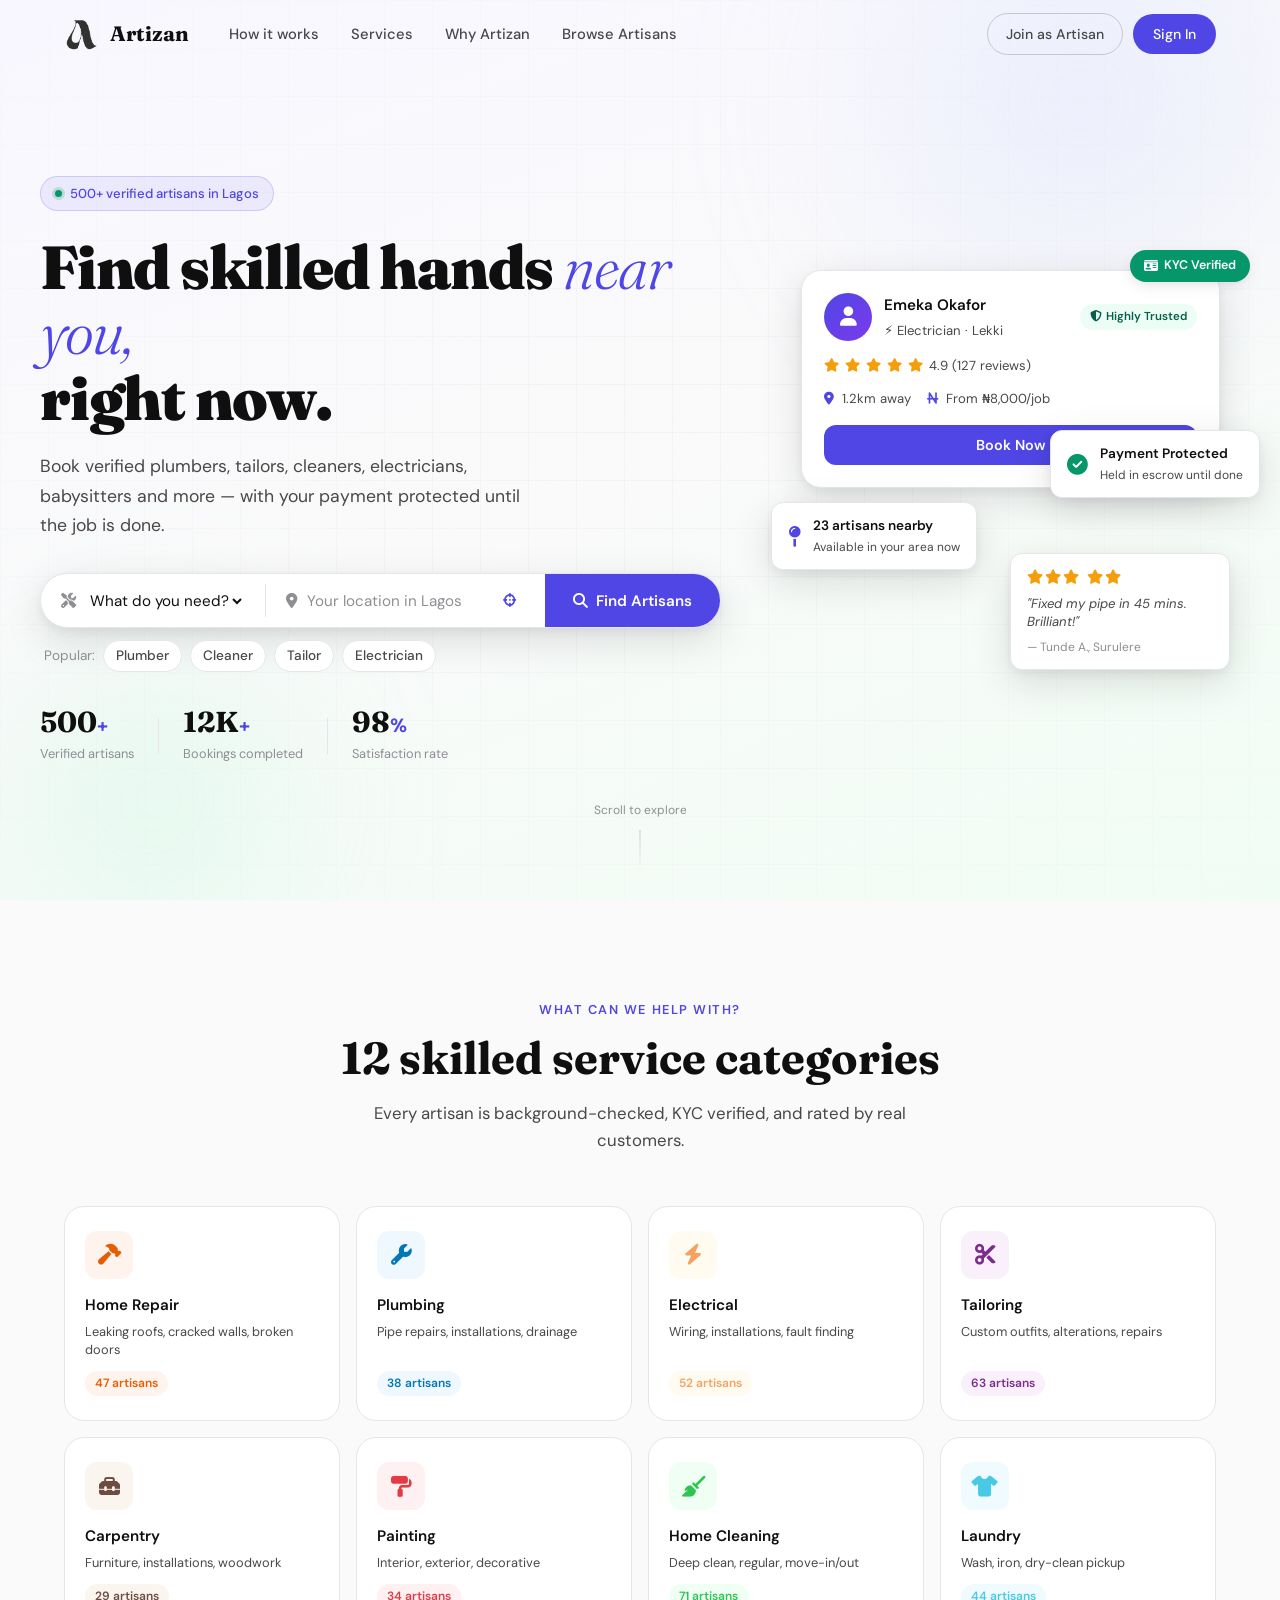
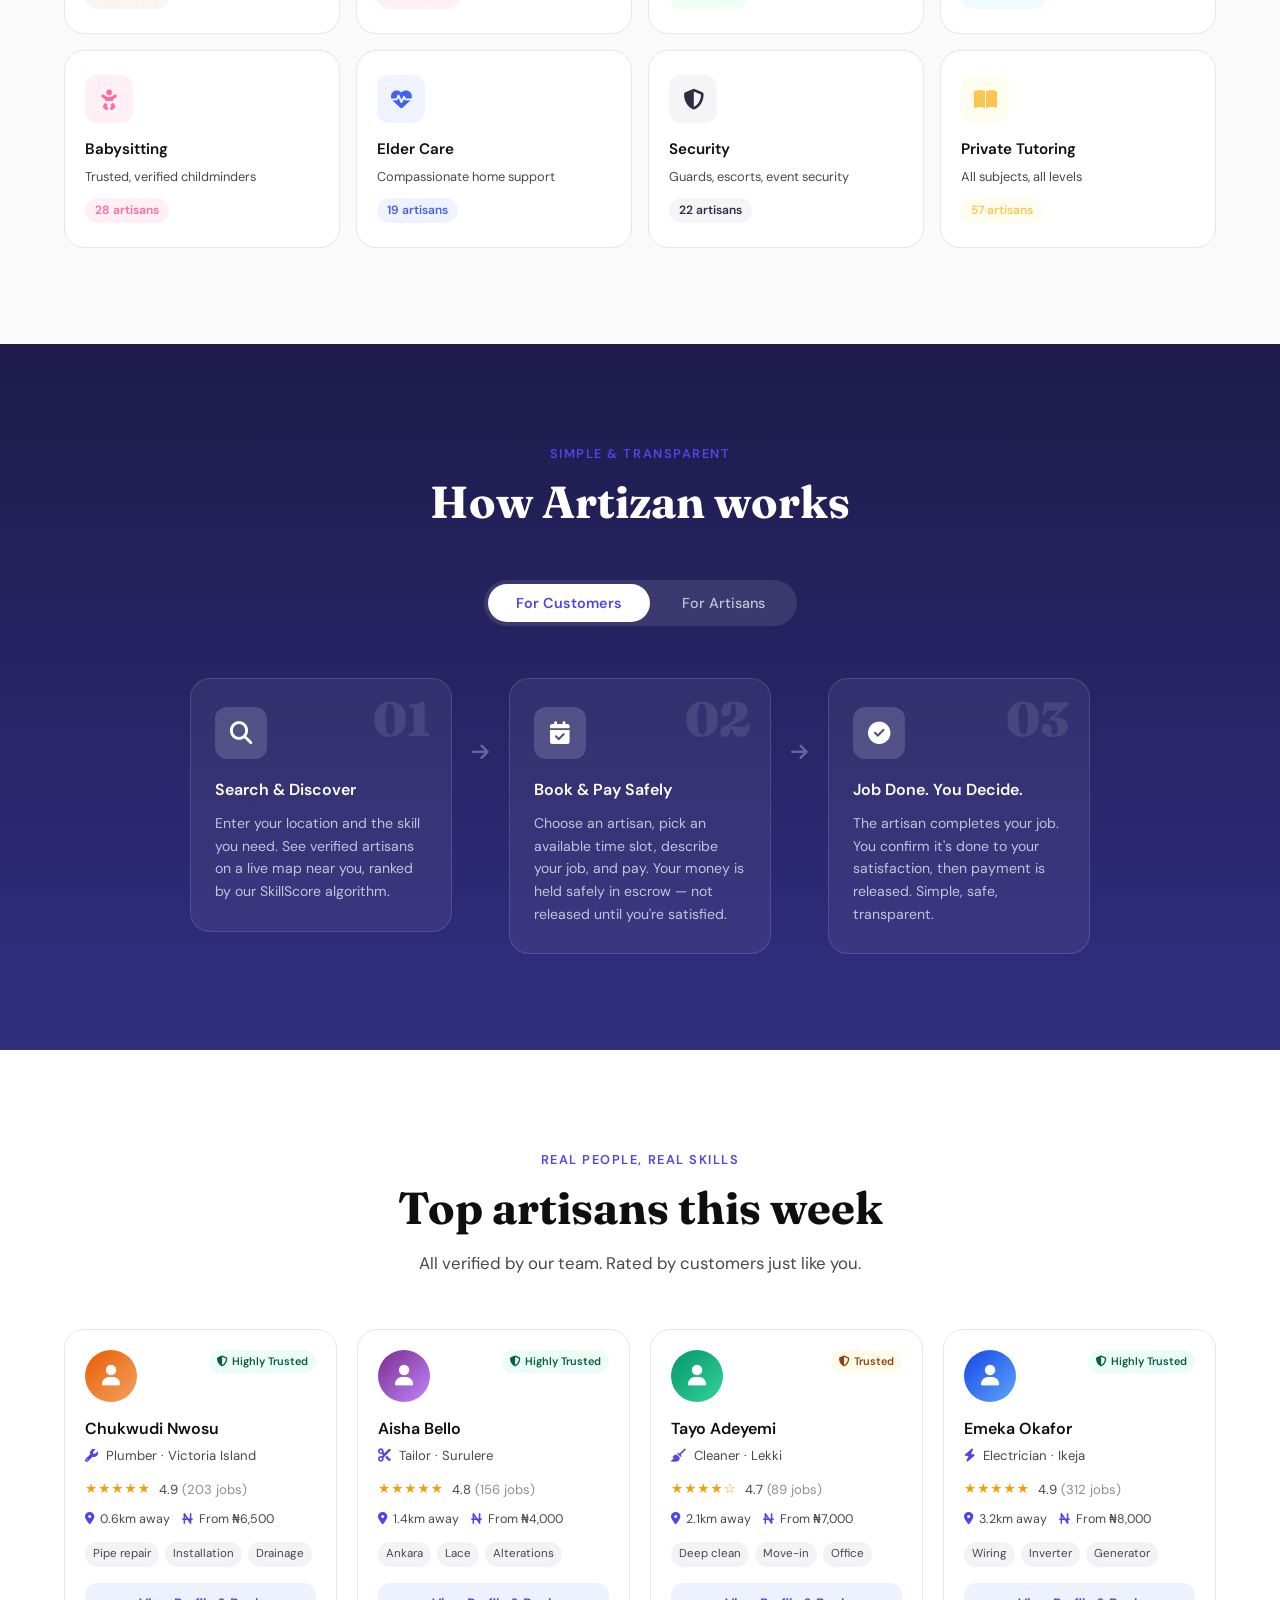
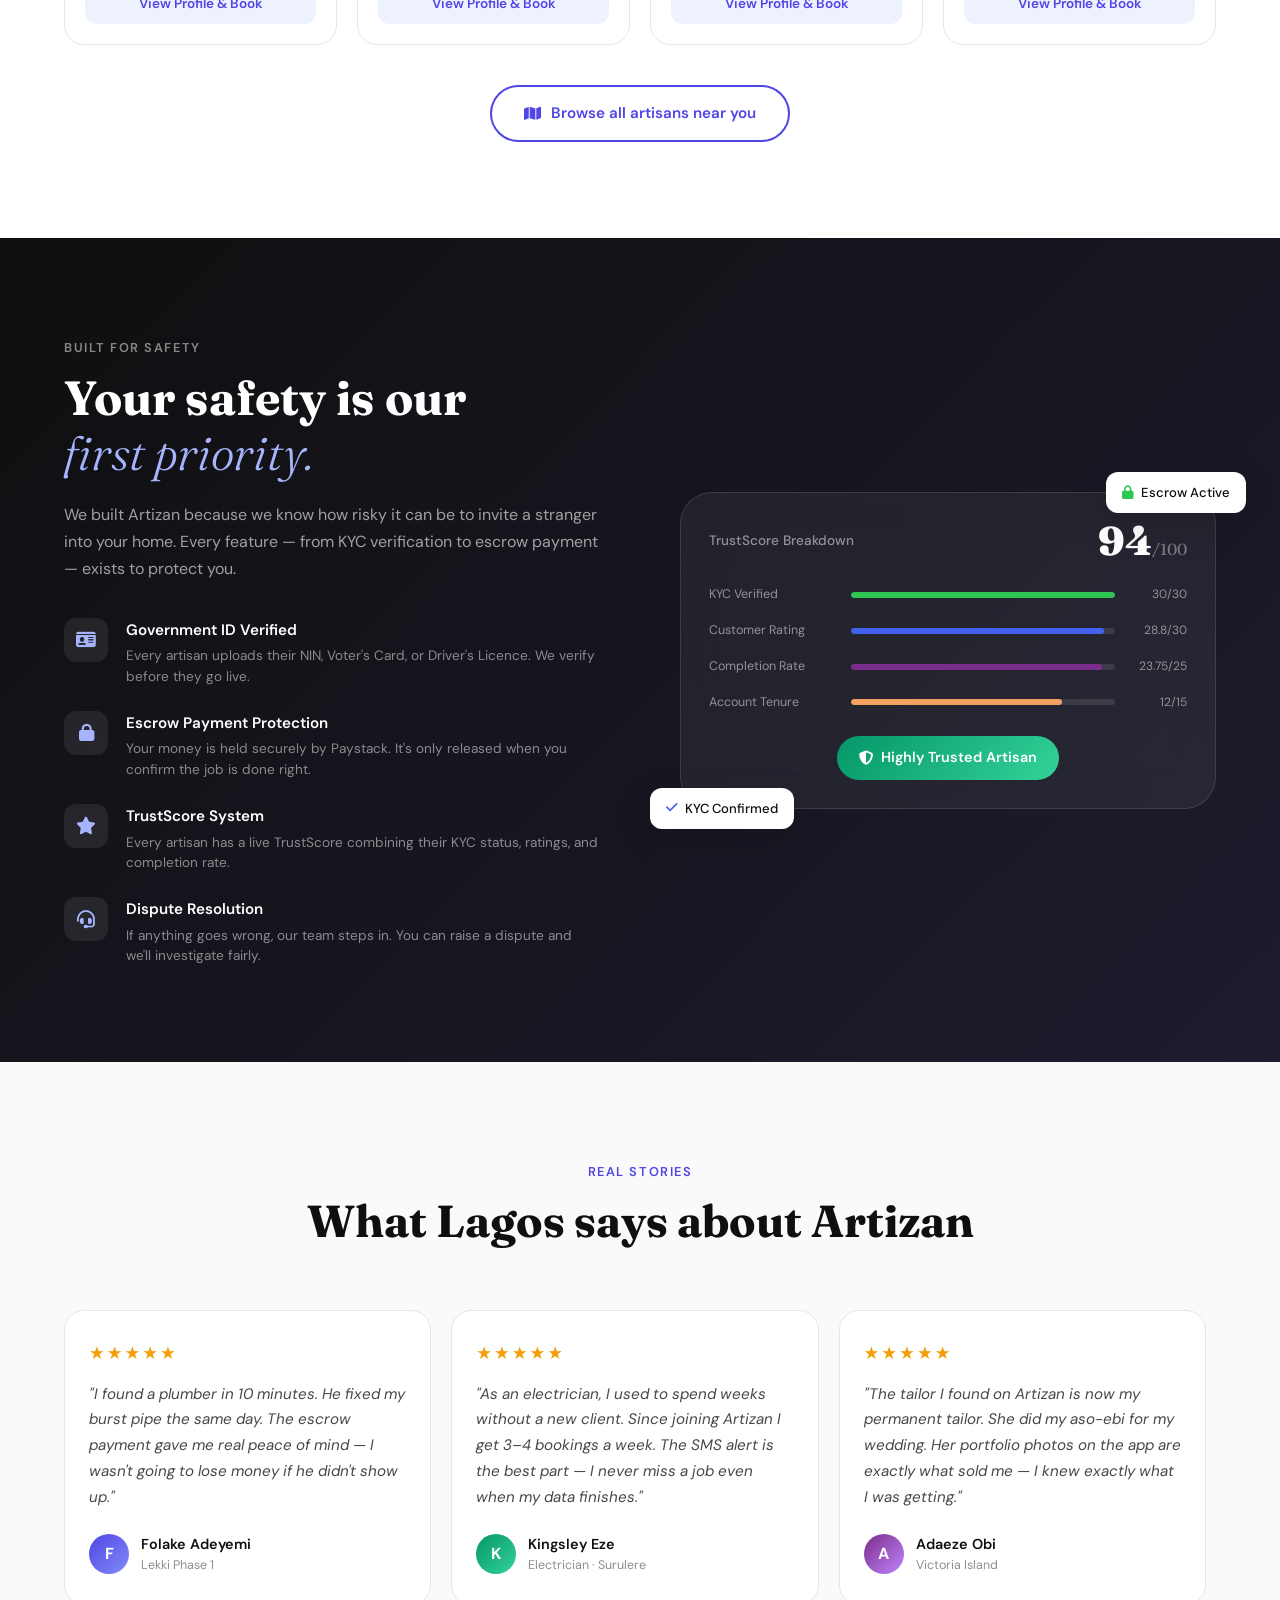
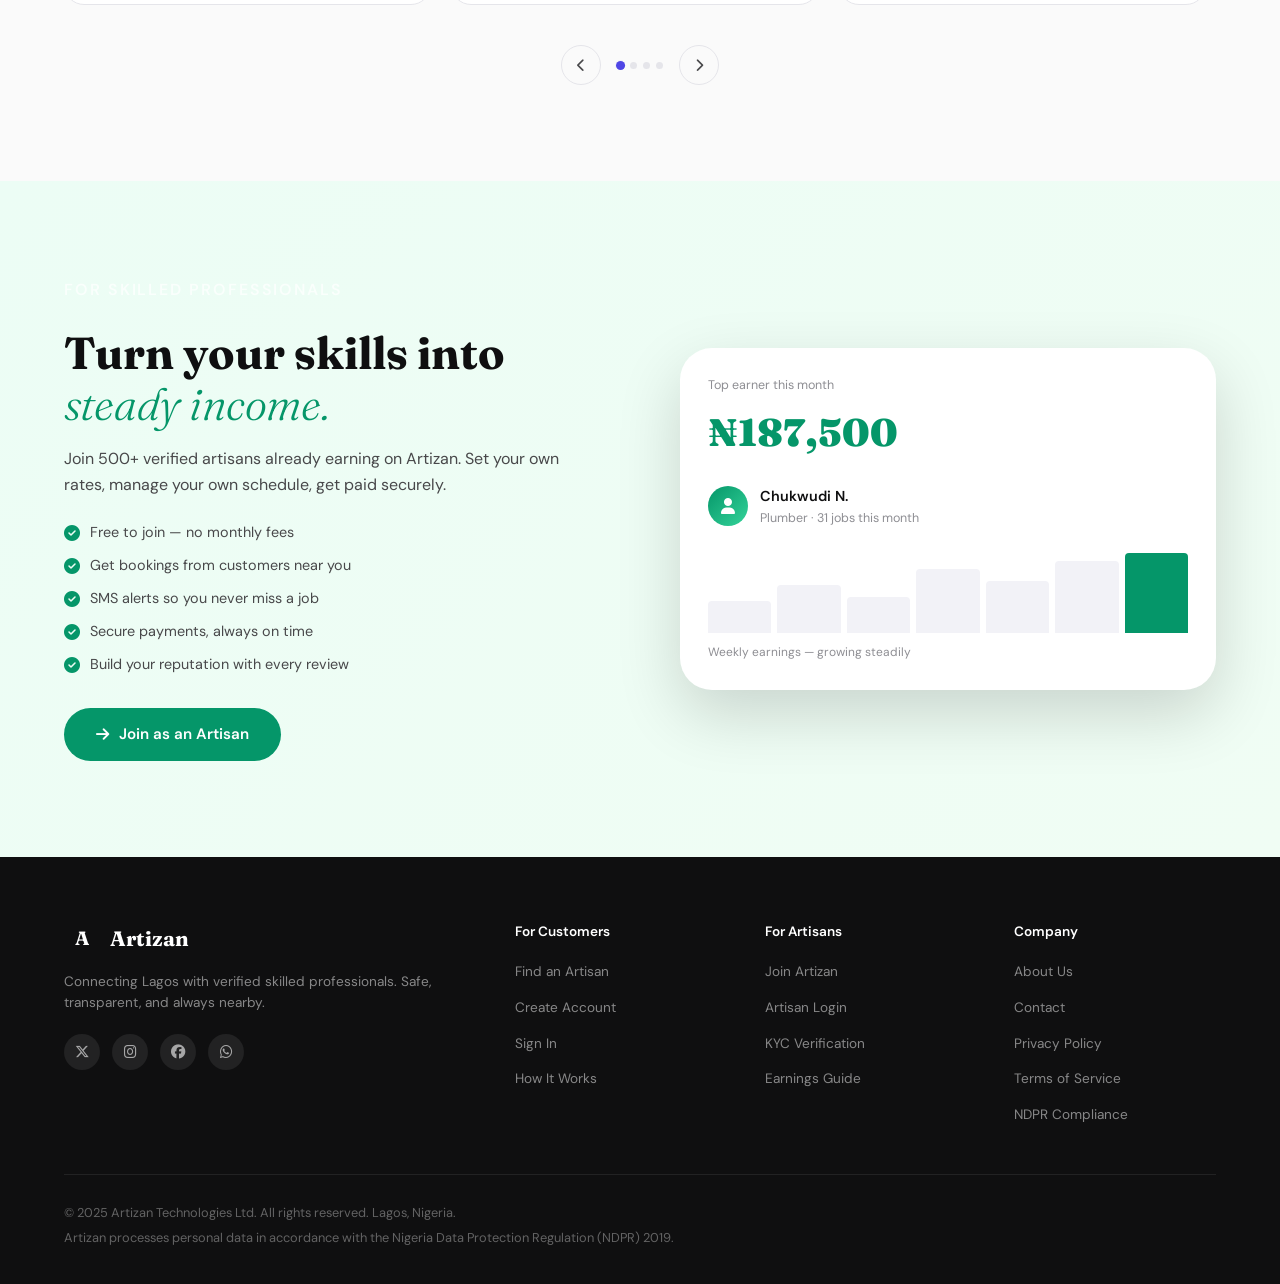
==== index.html @ 0ea8e8c5 "first commit" ====
<!DOCTYPE html>
<html lang="en">
<head>
  <meta charset="UTF-8"/>
  <meta name="viewport" content="width=device-width, initial-scale=1.0"/>
  <title>Artizan — Find Verified Skilled Artisans Near You in Lagos</title>
  <meta name="description" content="Book verified plumbers, tailors, cleaners, electricians, babysitters and more near you in Lagos. Secure payments. Trusted professionals."/>
  <link rel="preconnect" href="https://fonts.googleapis.com"/>
  <link rel="preconnect" href="https://fonts.gstatic.com" crossorigin/>
  <link href="https://fonts.googleapis.com/css2?family=Fraunces:ital,opsz,wght@0,9..144,300;0,9..144,700;0,9..144,900;1,9..144,300&family=DM+Sans:ital,opsz,wght@0,9..40,300;0,9..40,400;0,9..40,500;0,9..40,600;1,9..40,300&display=swap" rel="stylesheet"/>
  <link rel="stylesheet" href="https://cdnjs.cloudflare.com/ajax/libs/font-awesome/6.5.0/css/all.min.css"/>
  <link rel="stylesheet" href="assets/css/style.css"/>
  <link rel="stylesheet" href="assets/css/index.css"/>
</head>
<body>

<!--NAVBAR -->
<nav class="navbar" id="navbar">
  <div class="nav-inner">
    <a href="index.html" class="nav-logo">
      <img class="logo-mark" src="assets/img/Screenshot_2026-05-09_121250-removebg-preview.png" alt="">
      <span class="logo-text">Artizan</span>
    </a>
    <ul class="nav-links" id="nav-links">
      <li><a href="#how-it-works">How it works</a></li>
      <li><a href="#categories">Services</a></li>
      <li><a href="#trust">Why Artizan</a></li>
      <li><a href="discover.html">Browse Artisans</a></li>
    </ul>
    <div class="nav-actions">
      <a href="artisan-login.html" class="btn-ghost">Join as Artisan</a>
      <a href="customer-login.html" class="btn-primary-sm">Sign In</a>
    </div>
    <button class="hamburger" id="hamburger" aria-label="Menu">
      <span></span><span></span><span></span>
    </button>
  </div>
</nav>

<!-- Mobile menu -->
<div class="mobile-menu" id="mobile-menu">
  <a href="#how-it-works" onclick="closeMobile()">How it works</a>
  <a href="#categories" onclick="closeMobile()">Services</a>
  <a href="#trust" onclick="closeMobile()">Why Artizan</a>
  <a href="discover.html" onclick="closeMobile()">Browse Artisans</a>
  <a href="artisan-login.html" onclick="closeMobile()">Join as Artisan</a>
  <a href="customer-login.html" class="mobile-cta" onclick="closeMobile()">Sign In</a>
</div>

<!--  HERO -->
<section class="hero">
  <div class="hero-bg">
    <div class="hero-blob blob-1"></div>
    <div class="hero-blob blob-2"></div>
    <div class="hero-grid"></div>
  </div>

  <div class="hero-inner">
    <div class="hero-content">
      <div class="hero-badge">
        <span class="badge-dot"></span>
        <span>500+ verified artisans in Lagos</span>
      </div>

      <h1 class="hero-headline">
        Find skilled hands
        <em>near you,</em>
        <span class="headline-line">right now.</span>
      </h1>

      <p class="hero-sub">
        Book verified plumbers, tailors, cleaners, electricians, babysitters and more —
        with your payment protected until the job is done.
      </p>

      <div class="hero-search">
        <div class="search-box">
          <div class="search-field">
            <i class="fa fa-screwdriver-wrench search-icon"></i>
            <select id="skill-select" class="search-input search-select">
              <option value="" disabled selected>What do you need?</option>
              <option value="home-repair">Home Repair</option>
              <option value="plumbing">Plumbing</option>
              <option value="electrical">Electrical Work</option>
              <option value="tailoring">Tailoring</option>
              <option value="carpentry">Carpentry</option>
              <option value="painting">Painting</option>
              <option value="cleaning">Home Cleaning</option>
              <option value="laundry">Laundry</option>
              <option value="babysitting">Babysitting</option>
              <option value="elder-care">Elder Care</option>
              <option value="security">Security</option>
              <option value="tutoring">Private Tutoring</option>
            </select>
          </div>
          <div class="search-divider"></div>
          <div class="search-field">
            <i class="fa fa-location-dot search-icon"></i>
            <input type="text" id="location-input" class="search-input" placeholder="Your location in Lagos"/>
            <button class="locate-btn" id="locate-btn" title="Use my location">
              <i class="fa fa-crosshairs"></i>
            </button>
          </div>
          <button class="search-btn" id="search-btn">
            <i class="fa fa-magnifying-glass"></i>
            <span>Find Artisans</span>
          </button>
        </div>
        <div class="search-popular">
          <span>Popular:</span>
          <a href="discover.html?skill=plumbing">Plumber</a>
          <a href="discover.html?skill=cleaning">Cleaner</a>
          <a href="discover.html?skill=tailoring">Tailor</a>
          <a href="discover.html?skill=electrical">Electrician</a>
        </div>
      </div>

      <div class="hero-stats">
        <div class="hero-stat">
          <strong class="stat-num" data-target="500">0</strong><span>+</span>
          <p>Verified artisans</p>
        </div>
        <div class="stat-sep"></div>
        <div class="hero-stat">
          <strong class="stat-num" data-target="12000">0</strong><span>+</span>
          <p>Bookings completed</p>
        </div>
        <div class="stat-sep"></div>
        <div class="hero-stat">
          <strong class="stat-num" data-target="98">0</strong><span>%</span>
          <p>Satisfaction rate</p>
        </div>
      </div>
    </div>

    <div class="hero-visual">
      <div class="visual-card main-card">
        <div class="card-top">
          <div class="artisan-avatar av-1">
            <i class="fa fa-user"></i>
          </div>
          <div class="artisan-info">
            <p class="artisan-name">Emeka Okafor</p>
            <p class="artisan-skill">⚡ Electrician · Lekki</p>
          </div>
          <div class="trust-badge trust-high">
            <i class="fa fa-shield-halved"></i> Highly Trusted
          </div>
        </div>
        <div class="card-rating">
          <i class="fa fa-star"></i><i class="fa fa-star"></i><i class="fa fa-star"></i>
          <i class="fa fa-star"></i><i class="fa fa-star"></i>
          <span>4.9 (127 reviews)</span>
        </div>
        <div class="card-meta">
          <span><i class="fa fa-location-dot"></i> 1.2km away</span>
          <span><i class="fa fa-naira-sign"></i> From ₦8,000/job</span>
        </div>
        <button class="card-btn">Book Now</button>
      </div>

      <div class="visual-card float-card fc-1">
        <i class="fa fa-circle-check fc-icon green"></i>
        <div>
          <p class="fc-title">Payment Protected</p>
          <p class="fc-sub">Held in escrow until done</p>
        </div>
      </div>

      <div class="visual-card float-card fc-2">
        <i class="fa fa-map-pin fc-icon purple"></i>
        <div>
          <p class="fc-title">23 artisans nearby</p>
          <p class="fc-sub">Available in your area now</p>
        </div>
      </div>

      <div class="visual-card float-card fc-3">
        <div class="fc-stars">
          <i class="fa fa-star"></i><i class="fa fa-star"></i><i class="fa fa-star"></i>
          <i class="fa fa-star"></i><i class="fa fa-star"></i>
        </div>
        <p class="fc-review">"Fixed my pipe in 45 mins. Brilliant!"</p>
        <p class="fc-reviewer">— Tunde A., Surulere</p>
      </div>

      <div class="visual-badge vb-kyc">
        <i class="fa fa-id-card"></i> KYC Verified
      </div>
    </div>
  </div>

  <div class="hero-scroll">
    <span>Scroll to explore</span>
    <div class="scroll-line"></div>
  </div>
</section>

<!-- CATEGORIES -->
<section class="categories" id="categories">
  <div class="container">
    <div class="section-header">
      <p class="section-label">What can we help with?</p>
      <h2 class="section-title">12 skilled service categories</h2>
      <p class="section-sub">Every artisan is background-checked, KYC verified, and rated by real customers.</p>
    </div>

    <div class="categories-grid">
      <a href="discover.html?skill=home-repair" class="cat-card" style="--cat-color:#E85D04;--cat-bg:#FFF4ED">
        <div class="cat-icon"><i class="fa fa-hammer"></i></div>
        <h3>Home Repair</h3>
        <p>Leaking roofs, cracked walls, broken doors</p>
        <span class="cat-count">47 artisans</span>
      </a>
      <a href="discover.html?skill=plumbing" class="cat-card" style="--cat-color:#0077B6;--cat-bg:#EFF8FF">
        <div class="cat-icon"><i class="fa fa-wrench"></i></div>
        <h3>Plumbing</h3>
        <p>Pipe repairs, installations, drainage</p>
        <span class="cat-count">38 artisans</span>
      </a>
      <a href="discover.html?skill=electrical" class="cat-card" style="--cat-color:#F4A261;--cat-bg:#FFFBF0">
        <div class="cat-icon"><i class="fa fa-bolt"></i></div>
        <h3>Electrical</h3>
        <p>Wiring, installations, fault finding</p>
        <span class="cat-count">52 artisans</span>
      </a>
      <a href="discover.html?skill=tailoring" class="cat-card" style="--cat-color:#7B2D8B;--cat-bg:#FAF0FC">
        <div class="cat-icon"><i class="fa fa-scissors"></i></div>
        <h3>Tailoring</h3>
        <p>Custom outfits, alterations, repairs</p>
        <span class="cat-count">63 artisans</span>
      </a>
      <a href="discover.html?skill=carpentry" class="cat-card" style="--cat-color:#6D4C41;--cat-bg:#FBF5F0">
        <div class="cat-icon"><i class="fa fa-toolbox"></i></div>
        <h3>Carpentry</h3>
        <p>Furniture, installations, woodwork</p>
        <span class="cat-count">29 artisans</span>
      </a>
      <a href="discover.html?skill=painting" class="cat-card" style="--cat-color:#E63946;--cat-bg:#FFF0F1">
        <div class="cat-icon"><i class="fa fa-paint-roller"></i></div>
        <h3>Painting</h3>
        <p>Interior, exterior, decorative</p>
        <span class="cat-count">34 artisans</span>
      </a>
      <a href="discover.html?skill=cleaning" class="cat-card" style="--cat-color:#2DC653;--cat-bg:#F0FFF4">
        <div class="cat-icon"><i class="fa fa-broom"></i></div>
        <h3>Home Cleaning</h3>
        <p>Deep clean, regular, move-in/out</p>
        <span class="cat-count">71 artisans</span>
      </a>
      <a href="discover.html?skill=laundry" class="cat-card" style="--cat-color:#48CAE4;--cat-bg:#F0FBFF">
        <div class="cat-icon"><i class="fa fa-shirt"></i></div>
        <h3>Laundry</h3>
        <p>Wash, iron, dry-clean pickup</p>
        <span class="cat-count">44 artisans</span>
      </a>
      <a href="discover.html?skill=babysitting" class="cat-card" style="--cat-color:#FF6B9D;--cat-bg:#FFF0F6">
        <div class="cat-icon"><i class="fa fa-baby"></i></div>
        <h3>Babysitting</h3>
        <p>Trusted, verified childminders</p>
        <span class="cat-count">28 artisans</span>
      </a>
      <a href="discover.html?skill=elder-care" class="cat-card" style="--cat-color:#4361EE;--cat-bg:#EFF2FF">
        <div class="cat-icon"><i class="fa fa-heart-pulse"></i></div>
        <h3>Elder Care</h3>
        <p>Compassionate home support</p>
        <span class="cat-count">19 artisans</span>
      </a>
      <a href="discover.html?skill=security" class="cat-card" style="--cat-color:#2B2D42;--cat-bg:#F5F5F7">
        <div class="cat-icon"><i class="fa fa-shield-halved"></i></div>
        <h3>Security</h3>
        <p>Guards, escorts, event security</p>
        <span class="cat-count">22 artisans</span>
      </a>
      <a href="discover.html?skill=tutoring" class="cat-card" style="--cat-color:#F9C74F;--cat-bg:#FFFDF0">
        <div class="cat-icon"><i class="fa fa-book-open"></i></div>
        <h3>Private Tutoring</h3>
        <p>All subjects, all levels</p>
        <span class="cat-count">57 artisans</span>
      </a>
    </div>
  </div>
</section>

<!-- HOW IT WORKS -->
<section class="how-it-works" id="how-it-works">
  <div class="container">
    <div class="section-header light">
      <p class="section-label">Simple & transparent</p>
      <h2 class="section-title">How Artizan works</h2>
    </div>

    <div class="hiw-tabs">
      <button class="hiw-tab active" data-tab="customer">For Customers</button>
      <button class="hiw-tab" data-tab="artisan">For Artisans</button>
    </div>

    <div class="hiw-content" id="hiw-customer">
      <div class="hiw-steps">
        <div class="hiw-step">
          <div class="step-num">01</div>
          <div class="step-icon"><i class="fa fa-magnifying-glass"></i></div>
          <h3>Search & Discover</h3>
          <p>Enter your location and the skill you need. See verified artisans on a live map near you, ranked by our SkillScore algorithm.</p>
        </div>
        <div class="hiw-arrow"><i class="fa fa-arrow-right"></i></div>
        <div class="hiw-step">
          <div class="step-num">02</div>
          <div class="step-icon"><i class="fa fa-calendar-check"></i></div>
          <h3>Book & Pay Safely</h3>
          <p>Choose an artisan, pick an available time slot, describe your job, and pay. Your money is held safely in escrow — not released until you're satisfied.</p>
        </div>
        <div class="hiw-arrow"><i class="fa fa-arrow-right"></i></div>
        <div class="hiw-step">
          <div class="step-num">03</div>
          <div class="step-icon"><i class="fa fa-circle-check"></i></div>
          <h3>Job Done. You Decide.</h3>
          <p>The artisan completes your job. You confirm it's done to your satisfaction, then payment is released. Simple, safe, transparent.</p>
        </div>
      </div>
    </div>

    <div class="hiw-content hidden" id="hiw-artisan">
      <div class="hiw-steps">
        <div class="hiw-step">
          <div class="step-num">01</div>
          <div class="step-icon artisan-icon"><i class="fa fa-id-card"></i></div>
          <h3>Sign Up & Get Verified</h3>
          <p>Create your profile, upload your government ID, set your skill category, rates, and service area. KYC review takes 24–48 hours.</p>
        </div>
        <div class="hiw-arrow"><i class="fa fa-arrow-right"></i></div>
        <div class="hiw-step">
          <div class="step-num">02</div>
          <div class="step-icon artisan-icon"><i class="fa fa-bell"></i></div>
          <h3>Receive Bookings</h3>
          <p>Go online to appear on the map. Customers book you directly. We send you an instant SMS notification — even without mobile data.</p>
        </div>
        <div class="hiw-arrow"><i class="fa fa-arrow-right"></i></div>
        <div class="hiw-step">
          <div class="step-num">03</div>
          <div class="step-icon artisan-icon"><i class="fa fa-naira-sign"></i></div>
          <h3>Do the Work. Get Paid.</h3>
          <p>Complete the job, upload your proof photo. Once the customer confirms, payment is released directly to your account. No delays.</p>
        </div>
      </div>
    </div>
  </div>
</section>

<!-- FEATURED ARTISANS-->
<section class="featured" id="featured">
  <div class="container">
    <div class="section-header">
      <p class="section-label">Real people, real skills</p>
      <h2 class="section-title">Top artisans this week</h2>
      <p class="section-sub">All verified by our team. Rated by customers just like you.</p>
    </div>

    <div class="artisans-grid" id="artisans-grid">
      <!-- Populated by JS or shown as demo cards -->
      <div class="artisan-card" data-aos="fade-up">
        <div class="ac-header">
          <div class="ac-avatar av-orange"><i class="fa fa-user"></i></div>
          <div class="ac-trust trust-high"><i class="fa fa-shield-halved"></i> Highly Trusted</div>
        </div>
        <h3 class="ac-name">Chukwudi Nwosu</h3>
        <p class="ac-skill"><i class="fa fa-wrench"></i> Plumber · Victoria Island</p>
        <div class="ac-rating">
          <div class="stars">★★★★★</div>
          <span>4.9 <em>(203 jobs)</em></span>
        </div>
        <div class="ac-meta">
          <span><i class="fa fa-location-dot"></i> 0.6km away</span>
          <span><i class="fa fa-naira-sign"></i> From ₦6,500</span>
        </div>
        <div class="ac-skills-tags">
          <span>Pipe repair</span><span>Installation</span><span>Drainage</span>
        </div>
        <a href="artisan-profile.html" class="ac-btn">View Profile & Book</a>
      </div>

      <div class="artisan-card" data-aos="fade-up" style="animation-delay:.1s">
        <div class="ac-header">
          <div class="ac-avatar av-purple"><i class="fa fa-user"></i></div>
          <div class="ac-trust trust-high"><i class="fa fa-shield-halved"></i> Highly Trusted</div>
        </div>
        <h3 class="ac-name">Aisha Bello</h3>
        <p class="ac-skill"><i class="fa fa-scissors"></i> Tailor · Surulere</p>
        <div class="ac-rating">
          <div class="stars">★★★★★</div>
          <span>4.8 <em>(156 jobs)</em></span>
        </div>
        <div class="ac-meta">
          <span><i class="fa fa-location-dot"></i> 1.4km away</span>
          <span><i class="fa fa-naira-sign"></i> From ₦4,000</span>
        </div>
        <div class="ac-skills-tags">
          <span>Ankara</span><span>Lace</span><span>Alterations</span>
        </div>
        <a href="artisan-profile.html" class="ac-btn">View Profile & Book</a>
      </div>

      <div class="artisan-card" data-aos="fade-up" style="animation-delay:.2s">
        <div class="ac-header">
          <div class="ac-avatar av-green"><i class="fa fa-user"></i></div>
          <div class="ac-trust trust-mid"><i class="fa fa-shield-halved"></i> Trusted</div>
        </div>
        <h3 class="ac-name">Tayo Adeyemi</h3>
        <p class="ac-skill"><i class="fa fa-broom"></i> Cleaner · Lekki</p>
        <div class="ac-rating">
          <div class="stars">★★★★☆</div>
          <span>4.7 <em>(89 jobs)</em></span>
        </div>
        <div class="ac-meta">
          <span><i class="fa fa-location-dot"></i> 2.1km away</span>
          <span><i class="fa fa-naira-sign"></i> From ₦7,000</span>
        </div>
        <div class="ac-skills-tags">
          <span>Deep clean</span><span>Move-in</span><span>Office</span>
        </div>
        <a href="artisan-profile.html" class="ac-btn">View Profile & Book</a>
      </div>

      <div class="artisan-card" data-aos="fade-up" style="animation-delay:.3s">
        <div class="ac-header">
          <div class="ac-avatar av-blue"><i class="fa fa-user"></i></div>
          <div class="ac-trust trust-high"><i class="fa fa-shield-halved"></i> Highly Trusted</div>
        </div>
        <h3 class="ac-name">Emeka Okafor</h3>
        <p class="ac-skill"><i class="fa fa-bolt"></i> Electrician · Ikeja</p>
        <div class="ac-rating">
          <div class="stars">★★★★★</div>
          <span>4.9 <em>(312 jobs)</em></span>
        </div>
        <div class="ac-meta">
          <span><i class="fa fa-location-dot"></i> 3.2km away</span>
          <span><i class="fa fa-naira-sign"></i> From ₦8,000</span>
        </div>
        <div class="ac-skills-tags">
          <span>Wiring</span><span>Inverter</span><span>Generator</span>
        </div>
        <a href="artisan-profile.html" class="ac-btn">View Profile & Book</a>
      </div>
    </div>

    <div class="featured-cta">
      <a href="discover.html" class="btn-outline-lg">
        <i class="fa fa-map"></i> Browse all artisans near you
      </a>
    </div>
  </div>
</section>

<!-- TRUST SECTION -->
<section class="trust-section" id="trust">
  <div class="container">
    <div class="trust-inner">
      <div class="trust-content">
        <p class="section-label light">Built for safety</p>
        <h2 class="trust-title">Your safety is our<br/><em>first priority.</em></h2>
        <p class="trust-body">We built Artizan because we know how risky it can be to invite a stranger into your home. Every feature — from KYC verification to escrow payment — exists to protect you.</p>

        <div class="trust-features">
          <div class="trust-feat">
            <div class="tf-icon"><i class="fa fa-id-card"></i></div>
            <div>
              <h4>Government ID Verified</h4>
              <p>Every artisan uploads their NIN, Voter's Card, or Driver's Licence. We verify before they go live.</p>
            </div>
          </div>
          <div class="trust-feat">
            <div class="tf-icon"><i class="fa fa-lock"></i></div>
            <div>
              <h4>Escrow Payment Protection</h4>
              <p>Your money is held securely by Paystack. It's only released when you confirm the job is done right.</p>
            </div>
          </div>
          <div class="trust-feat">
            <div class="tf-icon"><i class="fa fa-star"></i></div>
            <div>
              <h4>TrustScore System</h4>
              <p>Every artisan has a live TrustScore combining their KYC status, ratings, and completion rate.</p>
            </div>
          </div>
          <div class="trust-feat">
            <div class="tf-icon"><i class="fa fa-headset"></i></div>
            <div>
              <h4>Dispute Resolution</h4>
              <p>If anything goes wrong, our team steps in. You can raise a dispute and we'll investigate fairly.</p>
            </div>
          </div>
        </div>
      </div>

      <div class="trust-visual">
        <div class="ts-card ts-main">
          <div class="ts-header">
            <span class="ts-label">TrustScore Breakdown</span>
            <span class="ts-score">94<small>/100</small></span>
          </div>
          <div class="ts-bars">
            <div class="ts-bar-row">
              <span>KYC Verified</span>
              <div class="ts-bar"><div class="ts-fill" style="width:100%;background:#2DC653"></div></div>
              <span class="ts-pts">30/30</span>
            </div>
            <div class="ts-bar-row">
              <span>Customer Rating</span>
              <div class="ts-bar"><div class="ts-fill" style="width:96%;background:#4361EE"></div></div>
              <span class="ts-pts">28.8/30</span>
            </div>
            <div class="ts-bar-row">
              <span>Completion Rate</span>
              <div class="ts-bar"><div class="ts-fill" style="width:95%;background:#7B2D8B"></div></div>
              <span class="ts-pts">23.75/25</span>
            </div>
            <div class="ts-bar-row">
              <span>Account Tenure</span>
              <div class="ts-bar"><div class="ts-fill" style="width:80%;background:#F4A261"></div></div>
              <span class="ts-pts">12/15</span>
            </div>
          </div>
          <div class="ts-badge-row">
            <div class="ts-badge-big"><i class="fa fa-shield-halved"></i> Highly Trusted Artisan</div>
          </div>
        </div>

        <div class="ts-float f1">
          <i class="fa fa-lock" style="color:#2DC653"></i>
          <span>Escrow Active</span>
        </div>
        <div class="ts-float f2">
          <i class="fa fa-check" style="color:#4361EE"></i>
          <span>KYC Confirmed</span>
        </div>
      </div>
    </div>
  </div>
</section>

<!--TESTIMONIALS -->
<section class="testimonials">
  <div class="container">
    <div class="section-header">
      <p class="section-label">Real stories</p>
      <h2 class="section-title">What Lagos says about Artizan</h2>
    </div>

    <div class="testimonials-track" id="testimonials-track">
      <div class="testi-card">
        <div class="testi-stars">★★★★★</div>
        <p class="testi-text">"I found a plumber in 10 minutes. He fixed my burst pipe the same day. The escrow payment gave me real peace of mind — I wasn't going to lose money if he didn't show up."</p>
        <div class="testi-author">
          <div class="testi-avatar ta-blue">F</div>
          <div>
            <strong>Folake Adeyemi</strong>
            <p>Lekki Phase 1</p>
          </div>
        </div>
      </div>

      <div class="testi-card">
        <div class="testi-stars">★★★★★</div>
        <p class="testi-text">"As an electrician, I used to spend weeks without a new client. Since joining Artizan I get 3–4 bookings a week. The SMS alert is the best part — I never miss a job even when my data finishes."</p>
        <div class="testi-author">
          <div class="testi-avatar ta-green">K</div>
          <div>
            <strong>Kingsley Eze</strong>
            <p>Electrician · Surulere</p>
          </div>
        </div>
      </div>

      <div class="testi-card">
        <div class="testi-stars">★★★★★</div>
        <p class="testi-text">"The tailor I found on Artizan is now my permanent tailor. She did my aso-ebi for my wedding. Her portfolio photos on the app are exactly what sold me — I knew exactly what I was getting."</p>
        <div class="testi-author">
          <div class="testi-avatar ta-purple">A</div>
          <div>
            <strong>Adaeze Obi</strong>
            <p>Victoria Island</p>
          </div>
        </div>
      </div>

      <div class="testi-card">
        <div class="testi-stars">★★★★★</div>
        <p class="testi-text">"Before Artizan I was paying ₦2,000 to a mechanic who recommended my neighbour's brother. Now I see ratings, I see the work they've done, I can compare prices. This is how it should work."</p>
        <div class="testi-author">
          <div class="testi-avatar ta-orange">B</div>
          <div>
            <strong>Babatunde Ogunleye</strong>
            <p>Ikeja</p>
          </div>
        </div>
      </div>
    </div>

    <div class="testi-controls">
      <button class="testi-btn" id="testi-prev"><i class="fa fa-chevron-left"></i></button>
      <div class="testi-dots" id="testi-dots"></div>
      <button class="testi-btn" id="testi-next"><i class="fa fa-chevron-right"></i></button>
    </div>
  </div>
</section>

<!-- ARTISAN CTA -->
<section class="artisan-cta">
  <div class="container">
    <div class="acta-inner">
      <div class="acta-content">
        <p class="section-label light">For skilled professionals</p>
        <h2>Turn your skills into<br/><em>steady income.</em></h2>
        <p>Join 500+ verified artisans already earning on Artizan. Set your own rates, manage your own schedule, get paid securely.</p>
        <ul class="acta-perks">
          <li><i class="fa fa-check-circle"></i> Free to join — no monthly fees</li>
          <li><i class="fa fa-check-circle"></i> Get bookings from customers near you</li>
          <li><i class="fa fa-check-circle"></i> SMS alerts so you never miss a job</li>
          <li><i class="fa fa-check-circle"></i> Secure payments, always on time</li>
          <li><i class="fa fa-check-circle"></i> Build your reputation with every review</li>
        </ul>
        <a href="artisan-signup.html" class="btn-artisan">
          <i class="fa fa-arrow-right"></i> Join as an Artisan
        </a>
      </div>
      <div class="acta-visual">
        <div class="earnings-card">
          <p class="ec-label">Top earner this month</p>
          <div class="ec-amount">₦187,500</div>
          <div class="ec-artisan">
            <div class="ec-avatar"><i class="fa fa-user"></i></div>
            <div>
              <strong>Chukwudi N.</strong>
              <p>Plumber · 31 jobs this month</p>
            </div>
          </div>
          <div class="ec-chart">
            <div class="ec-bar" style="height:40%"></div>
            <div class="ec-bar" style="height:60%"></div>
            <div class="ec-bar" style="height:45%"></div>
            <div class="ec-bar" style="height:80%"></div>
            <div class="ec-bar" style="height:65%"></div>
            <div class="ec-bar" style="height:90%"></div>
            <div class="ec-bar active" style="height:100%"></div>
          </div>
          <p class="ec-foot">Weekly earnings — growing steadily</p>
        </div>
      </div>
    </div>
  </div>
</section>

<!--FOOTER-->
<footer class="footer">
  <div class="container">
    <div class="footer-grid">
      <div class="footer-brand">
        <a href="index.html" class="nav-logo">
          <span class="logo-mark">A</span>
          <span class="logo-text">Artizan</span>
        </a>
        <p>Connecting Lagos with verified skilled professionals. Safe, transparent, and always nearby.</p>
        <div class="footer-social">
          <a href="#" aria-label="Twitter"><i class="fab fa-x-twitter"></i></a>
          <a href="#" aria-label="Instagram"><i class="fab fa-instagram"></i></a>
          <a href="#" aria-label="Facebook"><i class="fab fa-facebook"></i></a>
          <a href="#" aria-label="WhatsApp"><i class="fab fa-whatsapp"></i></a>
        </div>
      </div>
      <div class="footer-col">
        <h4>For Customers</h4>
        <ul>
          <li><a href="discover.html">Find an Artisan</a></li>
          <li><a href="customer-signup.html">Create Account</a></li>
          <li><a href="customer-login.html">Sign In</a></li>
          <li><a href="#how-it-works">How It Works</a></li>
        </ul>
      </div>
      <div class="footer-col">
        <h4>For Artisans</h4>
        <ul>
          <li><a href="artisan-signup.html">Join Artizan</a></li>
          <li><a href="artisan-login.html">Artisan Login</a></li>
          <li><a href="#trust">KYC Verification</a></li>
          <li><a href="#">Earnings Guide</a></li>
        </ul>
      </div>
      <div class="footer-col">
        <h4>Company</h4>
        <ul>
          <li><a href="#">About Us</a></li>
          <li><a href="#">Contact</a></li>
          <li><a href="#">Privacy Policy</a></li>
          <li><a href="#">Terms of Service</a></li>
          <li><a href="#">NDPR Compliance</a></li>
        </ul>
      </div>
    </div>
    <div class="footer-bottom">
      <p>© 2025 Artizan Technologies Ltd. All rights reserved. Lagos, Nigeria.</p>
      <p class="footer-ndpr">Artizan processes personal data in accordance with the Nigeria Data Protection Regulation (NDPR) 2019.</p>
    </div>
  </div>
</footer>

<script src="assets/js/index.js"></script>
</body>
</html>
---- assets/css/style.css ----
/* ══════════════════════════════════════════
   ARTIZAN — DESIGN SYSTEM (style.css)
   Shared variables, resets, base styles
══════════════════════════════════════════ */

:root {
  /* Brand colours */
  --brand-purple: #4F46E5;
  --brand-purple-dark: #3730A3;
  --brand-purple-light: #EEF2FF;
  --brand-green: #059669;
  --brand-green-dark: #047857;
  --brand-green-light: #ECFDF5;

  /* Neutrals */
  --ink-900: #0F0F10;
  --ink-800: #1C1C1E;
  --ink-700: #2C2C2E;
  --ink-600: #48484A;
  --ink-500: #636366;
  --ink-400: #8E8E93;
  --ink-300: #C7C7CC;
  --ink-200: #E5E5EA;
  --ink-100: #F2F2F7;
  --ink-50:  #FAFAFA;
  --white:   #FFFFFF;

  /* Semantic */
  --text-primary:   var(--ink-900);
  --text-secondary: var(--ink-600);
  --text-muted:     var(--ink-400);
  --border:         var(--ink-200);
  --border-strong:  var(--ink-300);
  --surface:        var(--white);
  --surface-raised: var(--ink-50);

  /* Trust colours */
  --trust-high-bg:    #ECFDF5;
  --trust-high-color: #065F46;
  --trust-mid-bg:     #FFFBEB;
  --trust-mid-color:  #92400E;
  --trust-low-bg:     #F9FAFB;
  --trust-low-color:  #6B7280;

  /* Typography */
  --font-display: 'Fraunces', Georgia, serif;
  --font-body:    'DM Sans', system-ui, sans-serif;

  /* Spacing */
  --space-xs:  4px;
  --space-sm:  8px;
  --space-md:  16px;
  --space-lg:  24px;
  --space-xl:  40px;
  --space-2xl: 64px;
  --space-3xl: 96px;

  /* Radius */
  --radius-sm:  6px;
  --radius-md:  12px;
  --radius-lg:  20px;
  --radius-xl:  32px;
  --radius-full: 999px;

  /* Shadows */
  --shadow-sm:  0 1px 3px rgba(0,0,0,0.06), 0 1px 2px rgba(0,0,0,0.04);
  --shadow-md:  0 4px 16px rgba(0,0,0,0.08), 0 2px 6px rgba(0,0,0,0.04);
  --shadow-lg:  0 12px 40px rgba(0,0,0,0.12), 0 4px 12px rgba(0,0,0,0.06);
  --shadow-xl:  0 24px 64px rgba(0,0,0,0.16);

  /* Transitions */
  --ease: cubic-bezier(0.25, 0.46, 0.45, 0.94);
  --ease-spring: cubic-bezier(0.34, 1.56, 0.64, 1);
}

/* Reset */
*, *::before, *::after { box-sizing: border-box; margin: 0; padding: 0; }
html { scroll-behavior: smooth; -webkit-font-smoothing: antialiased; }
body {
  font-family: var(--font-body);
  font-size: 16px;
  line-height: 1.6;
  color: var(--text-primary);
  background: var(--white);
  overflow-x: hidden;
}
img { max-width: 100%; height: auto; display: block; }
a { color: inherit; text-decoration: none; }
button { cursor: pointer; font-family: inherit; border: none; background: none; }
ul, ol { list-style: none; }
input, select, textarea {
  font-family: inherit;
  font-size: 1rem;
  border: none;
  outline: none;
  background: none;
}

/* Container */
.container {
  max-width: 1200px;
  margin: 0 auto;
  padding: 0 24px;
}

/* Section headers */
.section-header { text-align: center; margin-bottom: 52px; }
.section-label {
  display: inline-block;
  font-size: 0.8rem;
  font-weight: 600;
  letter-spacing: 0.12em;
  text-transform: uppercase;
  color: var(--brand-purple);
  margin-bottom: 12px;
}
.section-label.light { color: rgba(255,255,255,0.7); }
.section-title {
  font-family: var(--font-display);
  font-size: clamp(1.8rem, 4vw, 2.8rem);
  font-weight: 700;
  line-height: 1.15;
  color: var(--text-primary);
  margin-bottom: 16px;
}
.section-title em {
  font-style: italic;
  font-weight: 300;
  color: var(--brand-purple);
}
.section-sub {
  font-size: 1.05rem;
  color: var(--text-secondary);
  max-width: 540px;
  margin: 0 auto;
}

/* Shared buttons */
.btn-primary-sm {
  display: inline-flex;
  align-items: center;
  gap: 6px;
  padding: 9px 20px;
  background: var(--brand-purple);
  color: var(--white);
  border-radius: var(--radius-full);
  font-size: 0.88rem;
  font-weight: 500;
  transition: background 0.2s var(--ease), transform 0.15s var(--ease);
}
.btn-primary-sm:hover { background: var(--brand-purple-dark); transform: translateY(-1px); }

.btn-ghost {
  display: inline-flex;
  align-items: center;
  padding: 9px 18px;
  border: 1px solid var(--border-strong);
  border-radius: var(--radius-full);
  font-size: 0.88rem;
  font-weight: 500;
  color: var(--text-secondary);
  transition: border-color 0.2s, color 0.2s;
}
.btn-ghost:hover { border-color: var(--brand-purple); color: var(--brand-purple); }

/* Scrollbar */
::-webkit-scrollbar { width: 6px; }
::-webkit-scrollbar-track { background: var(--ink-100); }
::-webkit-scrollbar-thumb { background: var(--ink-300); border-radius: 3px; }

/* Utility */
.hidden { display: none !important; }
---- assets/css/index.css ----
/*  ARTIZAN — LANDING PAGE (index.css) */

/* ── NAVBAR ── */
.navbar {
  position: fixed;
  top: 0; left: 0; right: 0;
  z-index: 1000;
  padding: 0;
  transition: background 0.3s var(--ease), box-shadow 0.3s var(--ease);
}
.navbar.scrolled {
  background: rgba(255,255,255,0.95);
  backdrop-filter: blur(16px);
  box-shadow: 0 1px 0 var(--border);
}
.nav-inner {
  max-width: 1200px;
  margin: 0 auto;
  padding: 0 24px;
  height: 68px;
  display: flex;
  align-items: center;
  gap: 40px;
}
.nav-logo {
  display: flex;
  align-items: center;
  gap: 10px;
  flex-shrink: 0;
}
.logo-mark {
  width: 36px; height: 36px;
  color: var(--white);
  border-radius: 10px;
  display: flex;
  align-items: center;
  justify-content: center;
  font-family: var(--font-display);
  font-size: 1.2rem;
  font-weight: 700;
}
.logo-text {
  font-family: var(--font-display);
  font-size: 1.3rem;
  font-weight: 700;
  color: var(--ink-900);
}
.nav-links {
  display: flex;
  align-items: center;
  gap: 32px;
  flex: 1;
}
.nav-links a {
  font-size: 0.92rem;
  font-weight: 500;
  color: var(--text-secondary);
  transition: color 0.2s;
}
.nav-links a:hover { 
  color: var(--brand-purple); 
}
.nav-actions { 
  display: flex; 
  align-items: center; 
  gap: 10px; 
  margin-left: auto; 
}
.hamburger {
  display: none;
  flex-direction: column;
  gap: 5px;
  padding: 6px;
  margin-left: auto;
}
.hamburger span {
  width: 22px; height: 2px;
  background: var(--ink-700);
  border-radius: 2px;
  transition: transform 0.3s, opacity 0.3s;
}
.hamburger.open span:nth-child(1) { transform: translateY(7px) rotate(45deg); }
.hamburger.open span:nth-child(2) { opacity: 0; }
.hamburger.open span:nth-child(3) { transform: translateY(-7px) rotate(-45deg); }
.mobile-menu {
  display: none;
  position: fixed;
  top: 68px; left: 0; right: 0;
  background: var(--white);
  border-bottom: 1px solid var(--border);
  padding: 16px 24px 24px;
  flex-direction: column;
  gap: 4px;
  z-index: 999;
  box-shadow: var(--shadow-md);
}
.mobile-menu.open { 
  display: flex; 
}
.mobile-menu a {
  padding: 12px 16px;
  border-radius: var(--radius-sm);
  font-size: 1rem;
  font-weight: 500;
  color: var(--text-secondary);
  transition: background 0.2s;
}
.mobile-menu a:hover { background: var(--ink-100); }
.mobile-cta {
  margin-top: 8px;
  background: var(--brand-purple) !important;
  color: var(--white) !important;
  text-align: center;
  border-radius: var(--radius-full) !important;
}

/* ── HERO ── */
.hero {
  min-height: 100vh;
  display: flex;
  flex-direction: column;
  justify-content: center;
  padding: 100px 24px 60px;
  position: relative;
  overflow: hidden;
  background: linear-gradient(160deg, #F8F7FF 0%, #FAFAFA 50%, #F0FDF4 100%);
}
.hero-bg { position: absolute; inset: 0; pointer-events: none; overflow: hidden; }
.hero-blob {
  position: absolute;
  border-radius: 50%;
  filter: blur(80px);
  opacity: 0.35;
}
.blob-1 {
  width: 600px; height: 600px;
  background: radial-gradient(circle, #C7D2FE 0%, transparent 70%);
  top: -200px; right: -100px;
  animation: blobFloat 8s ease-in-out infinite;
}
.blob-2 {
  width: 400px; height: 400px;
  background: radial-gradient(circle, #A7F3D0 0%, transparent 70%);
  bottom: -100px; left: -50px;
  animation: blobFloat 10s ease-in-out infinite reverse;
}
.hero-grid {
  position: absolute; inset: 0;
  background-image: linear-gradient(var(--ink-200) 1px, transparent 1px),
                    linear-gradient(90deg, var(--ink-200) 1px, transparent 1px);
  background-size: 48px 48px;
  opacity: 0.35;
  mask-image: radial-gradient(ellipse 80% 80% at 50% 50%, black 0%, transparent 100%);
}
@keyframes blobFloat {
  0%, 100% { transform: translate(0,0) scale(1); }
  33% { transform: translate(30px,-20px) scale(1.05); }
  66% { transform: translate(-20px,15px) scale(0.96); }
}
.hero-inner {
  max-width: 1200px;
  margin: 0 auto;
  width: 100%;
  display: grid;
  grid-template-columns: 1fr 1fr;
  gap: 60px;
  align-items: center;
  position: relative;
  z-index: 1;
}
.hero-badge {
  display: inline-flex;
  align-items: center;
  gap: 8px;
  padding: 6px 14px;
  background: rgba(79,70,229,0.08);
  border: 1px solid rgba(79,70,229,0.2);
  border-radius: var(--radius-full);
  font-size: 0.82rem;
  font-weight: 500;
  color: var(--brand-purple);
  margin-bottom: 24px;
  animation: fadeSlideUp 0.6s var(--ease) both;
}
.badge-dot {
  width: 7px; height: 7px;
  background: var(--brand-green);
  border-radius: 50%;
  box-shadow: 0 0 0 3px rgba(5,150,105,0.2);
  animation: pulse 2s ease-in-out infinite;
}
@keyframes pulse {
  0%, 100% { box-shadow: 0 0 0 3px rgba(5,150,105,0.2); }
  50% { box-shadow: 0 0 0 6px rgba(5,150,105,0.1); }
}
.hero-headline {
  font-family: var(--font-display);
  font-size: clamp(2.4rem, 5vw, 3.8rem);
  font-weight: 900;
  line-height: 1.08;
  letter-spacing: -0.02em;
  color: var(--ink-900);
  margin-bottom: 20px;
  animation: fadeSlideUp 0.6s var(--ease) 0.1s both;
}
.hero-headline em {
  font-style: italic;
  font-weight: 300;
  color: var(--brand-purple);
}
.headline-line { display: block; }
.hero-sub {
  font-size: 1.1rem;
  color: var(--text-secondary);
  line-height: 1.7;
  max-width: 480px;
  margin-bottom: 32px;
  animation: fadeSlideUp 0.6s var(--ease) 0.2s both;
}
.hero-search {
  margin-bottom: 36px;
  animation: fadeSlideUp 0.6s var(--ease) 0.3s both;
}
.search-box {
  display: flex;
  align-items: stretch;
  background: var(--white);
  border: 1.5px solid var(--border);
  border-radius: var(--radius-xl);
  box-shadow: var(--shadow-lg);
  overflow: hidden;
  transition: border-color 0.2s, box-shadow 0.2s;
}
.search-box:focus-within {
  border-color: var(--brand-purple);
  box-shadow: 0 0 0 4px rgba(79,70,229,0.1), var(--shadow-lg);
}
.search-field {
  display: flex;
  align-items: center;
  gap: 10px;
  padding: 14px 20px;
  flex: 1;
  position: relative;
}
.search-icon { color: var(--ink-400); font-size: 0.95rem; flex-shrink: 0; }
.search-input {
  flex: 1;
  font-size: 0.95rem;
  color: var(--text-primary);
  background: transparent;
}
.search-select { cursor: pointer; }
.search-input::placeholder { color: var(--ink-400); }
.locate-btn {
  padding: 4px 8px;
  color: var(--brand-purple);
  font-size: 0.85rem;
  border-radius: var(--radius-sm);
  transition: background 0.2s;
  flex-shrink: 0;
}
.locate-btn:hover { background: var(--brand-purple-light); }
.search-divider { width: 1px; background: var(--border); margin: 10px 0; }
.search-btn {
  display: flex;
  align-items: center;
  gap: 8px;
  padding: 0 28px;
  background: var(--brand-purple);
  color: var(--white);
  font-size: 0.95rem;
  font-weight: 600;
  white-space: nowrap;
  transition: background 0.2s;
  flex-shrink: 0;
}
.search-btn:hover { background: var(--brand-purple-dark); }
.search-popular {
  display: flex;
  align-items: center;
  gap: 8px;
  margin-top: 12px;
  padding: 0 4px;
  font-size: 0.85rem;
  flex-wrap: wrap;
}
.search-popular span { color: var(--text-muted); }
.search-popular a {
  padding: 4px 12px;
  background: var(--white);
  border: 1px solid var(--border);
  border-radius: var(--radius-full);
  color: var(--text-secondary);
  font-weight: 500;
  transition: border-color 0.2s, color 0.2s;
}
.search-popular a:hover { border-color: var(--brand-purple); color: var(--brand-purple); }
.hero-stats {
  display: flex;
  align-items: center;
  gap: 24px;
  animation: fadeSlideUp 0.6s var(--ease) 0.4s both;
}
.hero-stat { text-align: left; }
.hero-stat strong {
  font-family: var(--font-display);
  font-size: 1.8rem;
  font-weight: 700;
  color: var(--ink-900);
  line-height: 1;
}
.hero-stat span { font-size: 1.2rem; font-weight: 700; color: var(--brand-purple); }
.hero-stat p { font-size: 0.8rem; color: var(--text-muted); margin-top: 2px; }
.stat-sep { width: 1px; height: 36px; background: var(--border); }

/* Hero visual */
.hero-visual {
  position: relative;
  height: 480px;
  animation: fadeSlideUp 0.8s var(--ease) 0.3s both;
}
.visual-card {
  background: var(--white);
  border-radius: var(--radius-lg);
  box-shadow: var(--shadow-lg);
  border: 1px solid var(--border);
}
.main-card {
  position: absolute;
  top: 40px; left: 20px; right: 20px;
  padding: 22px;
}
.card-top { display: flex; align-items: center; gap: 12px; margin-bottom: 14px; }
.artisan-avatar {
  width: 48px; height: 48px;
  border-radius: 50%;
  display: flex; align-items: center; justify-content: center;
  font-size: 1.2rem;
  color: var(--white);
  flex-shrink: 0;
}
.av-1 { background: linear-gradient(135deg, #4F46E5, #7C3AED); }
.artisan-name { font-size: 0.95rem; font-weight: 600; margin-bottom: 2px; }
.artisan-skill { font-size: 0.82rem; color: var(--text-secondary); }
.trust-badge {
  margin-left: auto;
  font-size: 0.72rem;
  font-weight: 600;
  padding: 4px 10px;
  border-radius: var(--radius-full);
  display: flex; align-items: center; gap: 4px;
  flex-shrink: 0;
}
.trust-high { background: var(--trust-high-bg); color: var(--trust-high-color); }
.trust-mid  { background: var(--trust-mid-bg);  color: var(--trust-mid-color); }
.card-rating { display: flex; align-items: center; gap: 6px; margin-bottom: 12px; }
.card-rating i { color: #F59E0B; font-size: 0.85rem; }
.card-rating span { font-size: 0.82rem; color: var(--text-secondary); }
.card-meta { display: flex; gap: 16px; margin-bottom: 16px; font-size: 0.82rem; color: var(--text-secondary); }
.card-meta i { color: var(--brand-purple); margin-right: 4px; }
.card-btn {
  width: 100%;
  padding: 11px;
  background: var(--brand-purple);
  color: var(--white);
  border-radius: var(--radius-md);
  font-size: 0.9rem;
  font-weight: 600;
  text-align: center;
  transition: background 0.2s;
}
.card-btn:hover { background: var(--brand-purple-dark); }
.float-card {
  position: absolute;
  padding: 12px 16px;
  display: flex; align-items: center; gap: 12px;
  border-radius: var(--radius-md);
  animation: floatAnim 4s ease-in-out infinite;
}
.fc-1 { right: -20px; top: 200px; animation-delay: 0.5s; }
.fc-2 { left: -10px; bottom: 140px; animation-delay: 1s; }
.fc-3 { right: 10px; bottom: 40px; max-width: 220px; flex-direction: column; align-items: flex-start; gap: 6px; animation-delay: 1.5s; }
@keyframes floatAnim {
  0%, 100% { transform: translateY(0); }
  50% { transform: translateY(-8px); }
}
.fc-icon { font-size: 1.3rem; flex-shrink: 0; }
.fc-icon.green { color: var(--brand-green); }
.fc-icon.purple { color: var(--brand-purple); }
.fc-title { font-size: 0.85rem; font-weight: 600; margin-bottom: 1px; }
.fc-sub { font-size: 0.75rem; color: var(--text-secondary); }
.fc-stars { color: #F59E0B; font-size: 0.9rem; letter-spacing: 2px; }
.fc-review { font-size: 0.82rem; font-style: italic; color: var(--text-secondary); line-height: 1.4; }
.fc-reviewer { font-size: 0.75rem; color: var(--text-muted); }
.visual-badge {
  position: absolute;
  top: 20px; right: -10px;
  padding: 6px 14px;
  background: var(--brand-green);
  color: var(--white);
  border-radius: var(--radius-full);
  font-size: 0.78rem;
  font-weight: 600;
  display: flex; align-items: center; gap: 6px;
  box-shadow: var(--shadow-md);
  animation: floatAnim 5s ease-in-out infinite 0.2s;
}

/* Hero scroll */
.hero-scroll {
  position: absolute;
  bottom: 30px; left: 50%;
  transform: translateX(-50%);
  display: flex; flex-direction: column; align-items: center; gap: 10px;
  font-size: 0.75rem; color: var(--text-muted);
  animation: fadeIn 1s var(--ease) 1s both;
}
.scroll-line {
  width: 1px; height: 40px;
  background: linear-gradient(to bottom, var(--ink-300), transparent);
  animation: scrollPulse 2s ease-in-out infinite;
}
@keyframes scrollPulse {
  0%, 100% { opacity: 0.5; }
  50% { opacity: 1; }
}

/* ── CATEGORIES ── */
.categories { padding: var(--space-3xl) 0; background: var(--ink-50); }
.categories-grid {
  display: grid;
  grid-template-columns: repeat(4, 1fr);
  gap: 16px;
}
.cat-card {
  background: var(--white);
  border: 1.5px solid var(--border);
  border-radius: var(--radius-lg);
  padding: 24px 20px;
  display: flex; flex-direction: column;
  transition: transform 0.2s var(--ease), border-color 0.2s, box-shadow 0.2s;
  cursor: pointer;
}
.cat-card:hover {
  transform: translateY(-4px);
  border-color: var(--cat-color, var(--brand-purple));
  box-shadow: 0 8px 24px rgba(0,0,0,0.1);
}
.cat-icon {
  width: 48px; height: 48px;
  background: var(--cat-bg, var(--brand-purple-light));
  border-radius: var(--radius-md);
  display: flex; align-items: center; justify-content: center;
  font-size: 1.3rem;
  color: var(--cat-color, var(--brand-purple));
  margin-bottom: 14px;
  transition: transform 0.2s var(--ease-spring);
}
.cat-card:hover .cat-icon { transform: scale(1.1) rotate(-5deg); }
.cat-card h3 { font-size: 0.95rem; font-weight: 600; margin-bottom: 6px; }
.cat-card p { font-size: 0.8rem; color: var(--text-secondary); flex: 1; margin-bottom: 12px; line-height: 1.4; }
.cat-count {
  font-size: 0.75rem;
  font-weight: 600;
  color: var(--cat-color, var(--brand-purple));
  background: var(--cat-bg, var(--brand-purple-light));
  padding: 3px 10px;
  border-radius: var(--radius-full);
  align-self: flex-start;
}

/* ── HOW IT WORKS ── */
.how-it-works {
  padding: var(--space-3xl) 0;
  background: linear-gradient(180deg, #1E1B4B 0%, #312E81 100%);
  color: var(--white);
}
.how-it-works .section-title { color: var(--white); }
.hiw-tabs {
  display: flex; gap: 4px;
  background: rgba(255,255,255,0.1);
  border-radius: var(--radius-full);
  padding: 4px;
  width: fit-content;
  margin: 0 auto 52px;
}
.hiw-tab {
  padding: 10px 28px;
  border-radius: var(--radius-full);
  font-size: 0.9rem;
  font-weight: 500;
  color: rgba(255,255,255,0.7);
  transition: background 0.2s, color 0.2s;
}
.hiw-tab.active { background: var(--white); color: var(--brand-purple); font-weight: 600; }
.hiw-steps {
  display: flex; align-items: flex-start;
  gap: 20px;
  max-width: 900px;
  margin: 0 auto;
}
.hiw-step {
  flex: 1;
  background: rgba(255,255,255,0.06);
  border: 1px solid rgba(255,255,255,0.12);
  border-radius: var(--radius-lg);
  padding: 28px 24px;
  position: relative;
  transition: background 0.2s;
}
.hiw-step:hover { background: rgba(255,255,255,0.1); }
.step-num {
  font-family: var(--font-display);
  font-size: 3rem;
  font-weight: 900;
  color: rgba(255,255,255,0.1);
  position: absolute;
  top: 16px; right: 20px;
  line-height: 1;
}
.step-icon {
  width: 52px; height: 52px;
  background: rgba(255,255,255,0.15);
  border-radius: var(--radius-md);
  display: flex; align-items: center; justify-content: center;
  font-size: 1.4rem;
  color: var(--white);
  margin-bottom: 18px;
}
.step-icon.artisan-icon { background: rgba(5,150,105,0.3); }
.hiw-step h3 { font-size: 1rem; font-weight: 600; color: var(--white); margin-bottom: 10px; }
.hiw-step p { font-size: 0.88rem; color: rgba(255,255,255,0.7); line-height: 1.6; }
.hiw-arrow { color: rgba(255,255,255,0.3); font-size: 1.2rem; margin-top: 60px; flex-shrink: 0; }

/* ── FEATURED ARTISANS ── */
.featured { padding: var(--space-3xl) 0; }
.artisans-grid { display: grid; grid-template-columns: repeat(4,1fr); gap: 20px; margin-bottom: 40px; }
.artisan-card {
  background: var(--white);
  border: 1.5px solid var(--border);
  border-radius: var(--radius-lg);
  padding: 20px;
  transition: transform 0.2s var(--ease), box-shadow 0.2s;
  animation: fadeSlideUp 0.5s var(--ease) both;
}
.artisan-card:hover { transform: translateY(-4px); box-shadow: var(--shadow-lg); }
.ac-header { display: flex; justify-content: space-between; align-items: flex-start; margin-bottom: 14px; }
.ac-avatar {
  width: 52px; height: 52px; border-radius: 50%;
  display: flex; align-items: center; justify-content: center;
  font-size: 1.3rem; color: var(--white);
}
.av-orange { background: linear-gradient(135deg, #E85D04, #F4A261); }
.av-purple { background: linear-gradient(135deg, #7B2D8B, #C084FC); }
.av-green  { background: linear-gradient(135deg, #059669, #34D399); }
.av-blue   { background: linear-gradient(135deg, #1447E6, #60A5FA); }
.ac-trust {
  font-size: 0.68rem; font-weight: 600;
  padding: 3px 8px; border-radius: var(--radius-full);
  display: flex; align-items: center; gap: 4px;
}
.ac-name { font-size: 1rem; font-weight: 600; margin-bottom: 4px; }
.ac-skill { font-size: 0.82rem; color: var(--text-secondary); margin-bottom: 12px; }
.ac-skill i { color: var(--brand-purple); margin-right: 4px; }
.ac-rating { display: flex; align-items: center; gap: 8px; margin-bottom: 10px; }
.stars { color: #F59E0B; font-size: 0.85rem; letter-spacing: 1px; }
.ac-rating span { font-size: 0.82rem; color: var(--text-secondary); }
.ac-rating em { font-style: normal; color: var(--text-muted); }
.ac-meta { display: flex; gap: 12px; font-size: 0.78rem; color: var(--text-secondary); margin-bottom: 12px; flex-wrap: wrap; }
.ac-meta i { color: var(--brand-purple); margin-right: 3px; }
.ac-skills-tags { display: flex; flex-wrap: wrap; gap: 6px; margin-bottom: 16px; }
.ac-skills-tags span {
  font-size: 0.72rem; padding: 3px 8px;
  background: var(--ink-100);
  border-radius: var(--radius-full);
  color: var(--text-secondary);
}
.ac-btn {
  display: block;
  width: 100%;
  padding: 10px;
  background: var(--brand-purple-light);
  color: var(--brand-purple);
  border-radius: var(--radius-md);
  font-size: 0.85rem;
  font-weight: 600;
  text-align: center;
  transition: background 0.2s, color 0.2s;
}
.ac-btn:hover { background: var(--brand-purple); color: var(--white); }
.featured-cta { text-align: center; }
.btn-outline-lg {
  display: inline-flex; align-items: center; gap: 10px;
  padding: 14px 32px;
  border: 2px solid var(--brand-purple);
  border-radius: var(--radius-full);
  color: var(--brand-purple);
  font-size: 0.95rem;
  font-weight: 600;
  transition: background 0.2s, color 0.2s;
}
.btn-outline-lg:hover { background: var(--brand-purple); color: var(--white); }

/* ── TRUST SECTION ── */
.trust-section {
  padding: var(--space-3xl) 0;
  background: linear-gradient(135deg, #0F0F10 0%, #1C1C2E 100%);
  overflow: hidden;
}
.trust-section .section-label { color: rgba(255,255,255,0.5); }
.trust-inner { display: grid; grid-template-columns: 1fr 1fr; gap: 80px; align-items: center; }
.trust-title {
  font-family: var(--font-display);
  font-size: clamp(2rem,4vw,3rem);
  font-weight: 700; line-height: 1.15;
  color: var(--white);
  margin-bottom: 20px;
}
.trust-title em { font-style: italic; font-weight: 300; color: #A5B4FC; }
.trust-body { font-size: 1rem; color: rgba(255,255,255,0.6); line-height: 1.7; margin-bottom: 36px; }
.trust-features { display: flex; flex-direction: column; gap: 24px; }
.trust-feat { display: flex; gap: 18px; }
.tf-icon {
  width: 44px; height: 44px; border-radius: var(--radius-md);
  background: rgba(255,255,255,0.08);
  display: flex; align-items: center; justify-content: center;
  font-size: 1.1rem; color: #A5B4FC;
  flex-shrink: 0;
}
.trust-feat h4 { font-size: 0.95rem; font-weight: 600; color: var(--white); margin-bottom: 4px; }
.trust-feat p { font-size: 0.85rem; color: rgba(255,255,255,0.5); line-height: 1.5; }

/* Trust visual */
.trust-visual { position: relative; }
.ts-card {
  background: rgba(255,255,255,0.06);
  border: 1px solid rgba(255,255,255,0.12);
  border-radius: var(--radius-xl);
  padding: 28px;
  backdrop-filter: blur(20px);
}
.ts-header {
  display: flex; justify-content: space-between; align-items: center;
  margin-bottom: 24px;
}
.ts-label { font-size: 0.85rem; font-weight: 500; color: rgba(255,255,255,0.5); }
.ts-score {
  font-family: var(--font-display);
  font-size: 2.5rem; font-weight: 900;
  color: var(--white); line-height: 1;
}
.ts-score small { font-size: 1rem; font-weight: 400; color: rgba(255,255,255,0.4); }
.ts-bars { display: flex; flex-direction: column; gap: 16px; margin-bottom: 24px; }
.ts-bar-row { display: grid; grid-template-columns: 130px 1fr 60px; align-items: center; gap: 12px; }
.ts-bar-row > span:first-child { font-size: 0.78rem; color: rgba(255,255,255,0.5); }
.ts-bar { height: 6px; background: rgba(255,255,255,0.1); border-radius: 3px; overflow: hidden; }
.ts-fill { height: 100%; border-radius: 3px; transition: width 1s var(--ease); }
.ts-pts { font-size: 0.75rem; color: rgba(255,255,255,0.5); text-align: right; }
.ts-badge-row { display: flex; justify-content: center; }
.ts-badge-big {
  display: inline-flex; align-items: center; gap: 8px;
  padding: 10px 22px;
  background: linear-gradient(135deg, #059669, #34D399);
  color: var(--white);
  border-radius: var(--radius-full);
  font-size: 0.9rem; font-weight: 600;
}
.ts-float {
  position: absolute;
  background: var(--white);
  border-radius: var(--radius-md);
  padding: 10px 16px;
  display: flex; align-items: center; gap: 8px;
  font-size: 0.82rem; font-weight: 500;
  box-shadow: var(--shadow-lg);
  animation: floatAnim 4s ease-in-out infinite;
}
.f1 { top: -20px; right: -30px; animation-delay: 0s; }
.f2 { bottom: -20px; left: -30px; animation-delay: 1s; }

/* ── TESTIMONIALS ── */
.testimonials { padding: var(--space-3xl) 0; background: var(--ink-50); overflow: hidden; }
.testimonials-track {
  display: flex; gap: 20px;
  overflow-x: auto; scroll-snap-type: x mandatory;
  scroll-behavior: smooth;
  -webkit-overflow-scrolling: touch;
  scrollbar-width: none;
  padding: 12px 4px;
  margin-bottom: 28px;
}
.testimonials-track::-webkit-scrollbar { display: none; }
.testi-card {
  flex: 0 0 calc(33.33% - 14px);
  scroll-snap-align: start;
  background: var(--white);
  border: 1.5px solid var(--border);
  border-radius: var(--radius-lg);
  padding: 28px 24px;
  transition: transform 0.2s;
}
.testi-card:hover { transform: translateY(-3px); }
.testi-stars { font-size: 1.1rem; color: #F59E0B; letter-spacing: 2px; margin-bottom: 14px; }
.testi-text {
  font-size: 0.95rem; line-height: 1.7;
  color: var(--text-secondary);
  margin-bottom: 20px;
  font-style: italic;
}
.testi-author { display: flex; align-items: center; gap: 12px; }
.testi-avatar {
  width: 40px; height: 40px; border-radius: 50%;
  display: flex; align-items: center; justify-content: center;
  font-size: 1rem; font-weight: 700; color: var(--white);
  flex-shrink: 0;
}
.ta-blue { background: linear-gradient(135deg, #4F46E5, #818CF8); }
.ta-green { background: linear-gradient(135deg, #059669, #34D399); }
.ta-purple { background: linear-gradient(135deg, #7B2D8B, #C084FC); }
.ta-orange { background: linear-gradient(135deg, #E85D04, #F4A261); }
.testi-author strong { font-size: 0.9rem; font-weight: 600; }
.testi-author p { font-size: 0.78rem; color: var(--text-muted); }
.testi-controls { display: flex; align-items: center; justify-content: center; gap: 16px; }
.testi-btn {
  width: 40px; height: 40px; border-radius: 50%;
  border: 1.5px solid var(--border);
  display: flex; align-items: center; justify-content: center;
  color: var(--text-secondary);
  transition: border-color 0.2s, color 0.2s;
}
.testi-btn:hover { border-color: var(--brand-purple); color: var(--brand-purple); }
.testi-dots { display: flex; gap: 6px; }
.testi-dot {
  width: 7px; height: 7px; border-radius: 50%;
  background: var(--border); cursor: pointer;
  transition: background 0.2s, transform 0.2s;
}
.testi-dot.active { background: var(--brand-purple); transform: scale(1.3); }

/* ── ARTISAN CTA ── */
.artisan-cta {
  padding: var(--space-3xl) 0;
  background: linear-gradient(135deg, #ECFDF5 0%, #F0FDF4 100%);
}
.acta-inner { display: grid; grid-template-columns: 1fr 1fr; gap: 80px; align-items: center; }
.acta-content h2 {
  font-family: var(--font-display);
  font-size: clamp(1.8rem, 3.5vw, 2.8rem);
  font-weight: 700; line-height: 1.15;
  color: var(--ink-900); margin-bottom: 16px;
}
.acta-content h2 em { font-style: italic; font-weight: 300; color: var(--brand-green); }
.acta-content p { font-size: 1rem; color: var(--text-secondary); margin-bottom: 24px; }
.acta-perks { display: flex; flex-direction: column; gap: 10px; margin-bottom: 32px; }
.acta-perks li { display: flex; align-items: center; gap: 10px; font-size: 0.9rem; color: var(--text-secondary); }
.acta-perks i { color: var(--brand-green); font-size: 1rem; }
.btn-artisan {
  display: inline-flex; align-items: center; gap: 10px;
  padding: 14px 32px;
  background: var(--brand-green);
  color: var(--white);
  border-radius: var(--radius-full);
  font-size: 0.95rem; font-weight: 600;
  transition: background 0.2s, transform 0.15s;
}
.btn-artisan:hover { background: var(--brand-green-dark); transform: translateY(-2px); }
/* Earnings card */
.earnings-card {
  background: var(--white);
  border-radius: var(--radius-xl);
  padding: 28px;
  box-shadow: var(--shadow-xl);
}
.ec-label { font-size: 0.78rem; color: var(--text-muted); margin-bottom: 6px; }
.ec-amount {
  font-family: var(--font-display);
  font-size: 2.4rem; font-weight: 900;
  color: var(--brand-green); margin-bottom: 20px;
}
.ec-artisan { display: flex; align-items: center; gap: 12px; margin-bottom: 24px; }
.ec-avatar {
  width: 40px; height: 40px; border-radius: 50%;
  background: linear-gradient(135deg, #059669, #34D399);
  display: flex; align-items: center; justify-content: center;
  color: var(--white); font-size: 1rem;
}
.ec-artisan strong { font-size: 0.9rem; font-weight: 600; }
.ec-artisan p { font-size: 0.78rem; color: var(--text-muted); }
.ec-chart { display: flex; align-items: flex-end; gap: 6px; height: 80px; margin-bottom: 10px; }
.ec-bar {
  flex: 1; border-radius: 4px 4px 0 0;
  background: var(--ink-100); transition: height 1s var(--ease);
}
.ec-bar.active { background: var(--brand-green); }
.ec-foot { font-size: 0.75rem; color: var(--text-muted); }

/* ── FOOTER ── */
.footer { background: var(--ink-900); color: var(--white); padding: 64px 0 32px; }
.footer-grid { display: grid; grid-template-columns: 2fr 1fr 1fr 1fr; gap: 48px; margin-bottom: 48px; }
.footer-brand .nav-logo { margin-bottom: 14px; }
.footer-brand .logo-text { color: var(--white); }
.footer-brand p { font-size: 0.85rem; color: rgba(255,255,255,0.5); line-height: 1.6; margin-bottom: 20px; }
.footer-social { display: flex; gap: 12px; }
.footer-social a {
  width: 36px; height: 36px; border-radius: 50%;
  background: rgba(255,255,255,0.08);
  display: flex; align-items: center; justify-content: center;
  color: rgba(255,255,255,0.6); font-size: 0.9rem;
  transition: background 0.2s, color 0.2s;
}
.footer-social a:hover { background: var(--brand-purple); color: var(--white); }
.footer-col h4 { font-size: 0.85rem; font-weight: 600; color: var(--white); margin-bottom: 16px; }
.footer-col ul { display: flex; flex-direction: column; gap: 10px; }
.footer-col a { font-size: 0.85rem; color: rgba(255,255,255,0.5); transition: color 0.2s; }
.footer-col a:hover { color: var(--white); }
.footer-bottom {
  border-top: 1px solid rgba(255,255,255,0.08);
  padding-top: 28px;
}
.footer-bottom p { font-size: 0.8rem; color: rgba(255,255,255,0.35); margin-bottom: 4px; }

/* ── ANIMATIONS ── */
@keyframes fadeSlideUp {
  from { opacity: 0; transform: translateY(20px); }
  to   { opacity: 1; transform: translateY(0); }
}
@keyframes fadeIn {
  from { opacity: 0; }
  to   { opacity: 1; }
}

/* ── RESPONSIVE ── */
@media (max-width: 1024px) {
  .categories-grid { grid-template-columns: repeat(3, 1fr); }
  .artisans-grid { grid-template-columns: repeat(2, 1fr); }
  .footer-grid { grid-template-columns: 1fr 1fr; }
}
@media (max-width: 900px) {
  .hero-inner { grid-template-columns: 1fr; gap: 40px; }
  .hero-visual { display: none; }
  .hero { min-height: auto; padding: 110px 24px 60px; }
  .hiw-steps { flex-direction: column; gap: 16px; }
  .hiw-arrow { transform: rotate(90deg); align-self: center; margin: 0; }
  .trust-inner { grid-template-columns: 1fr; }
  .acta-inner { grid-template-columns: 1fr; }
  .nav-links, .nav-actions { display: none; }
  .hamburger { display: flex; }
}
@media (max-width: 640px) {
  .categories-grid { grid-template-columns: repeat(2, 1fr); }
  .artisans-grid { grid-template-columns: 1fr; }
  .testi-card { flex: 0 0 calc(90% - 10px); }
  .search-box { flex-direction: column; border-radius: var(--radius-lg); }
  .search-divider { width: 100%; height: 1px; margin: 0; }
  .search-btn { border-radius: 0 0 var(--radius-lg) var(--radius-lg); padding: 14px; }
  .hero-stats { gap: 16px; }
  .footer-grid { grid-template-columns: 1fr; }
  .ts-bar-row { grid-template-columns: 100px 1fr 50px; }
}
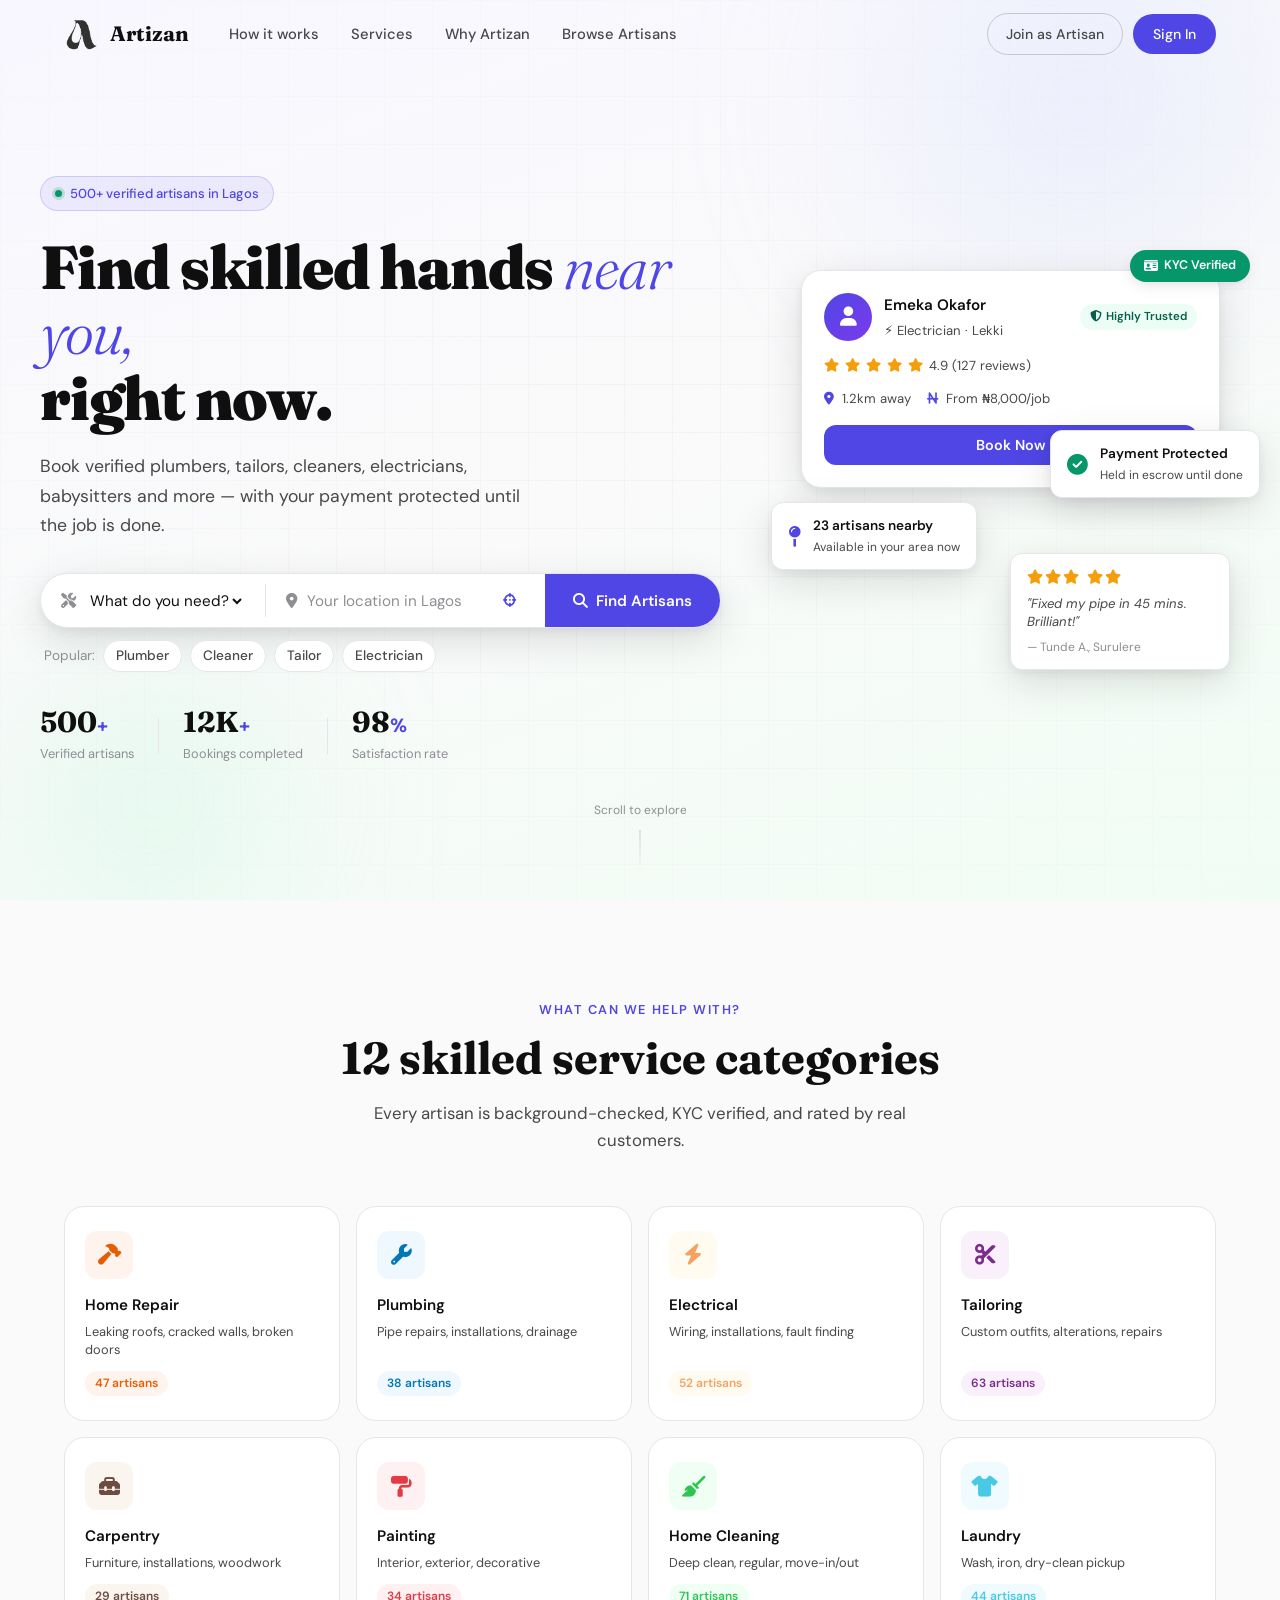
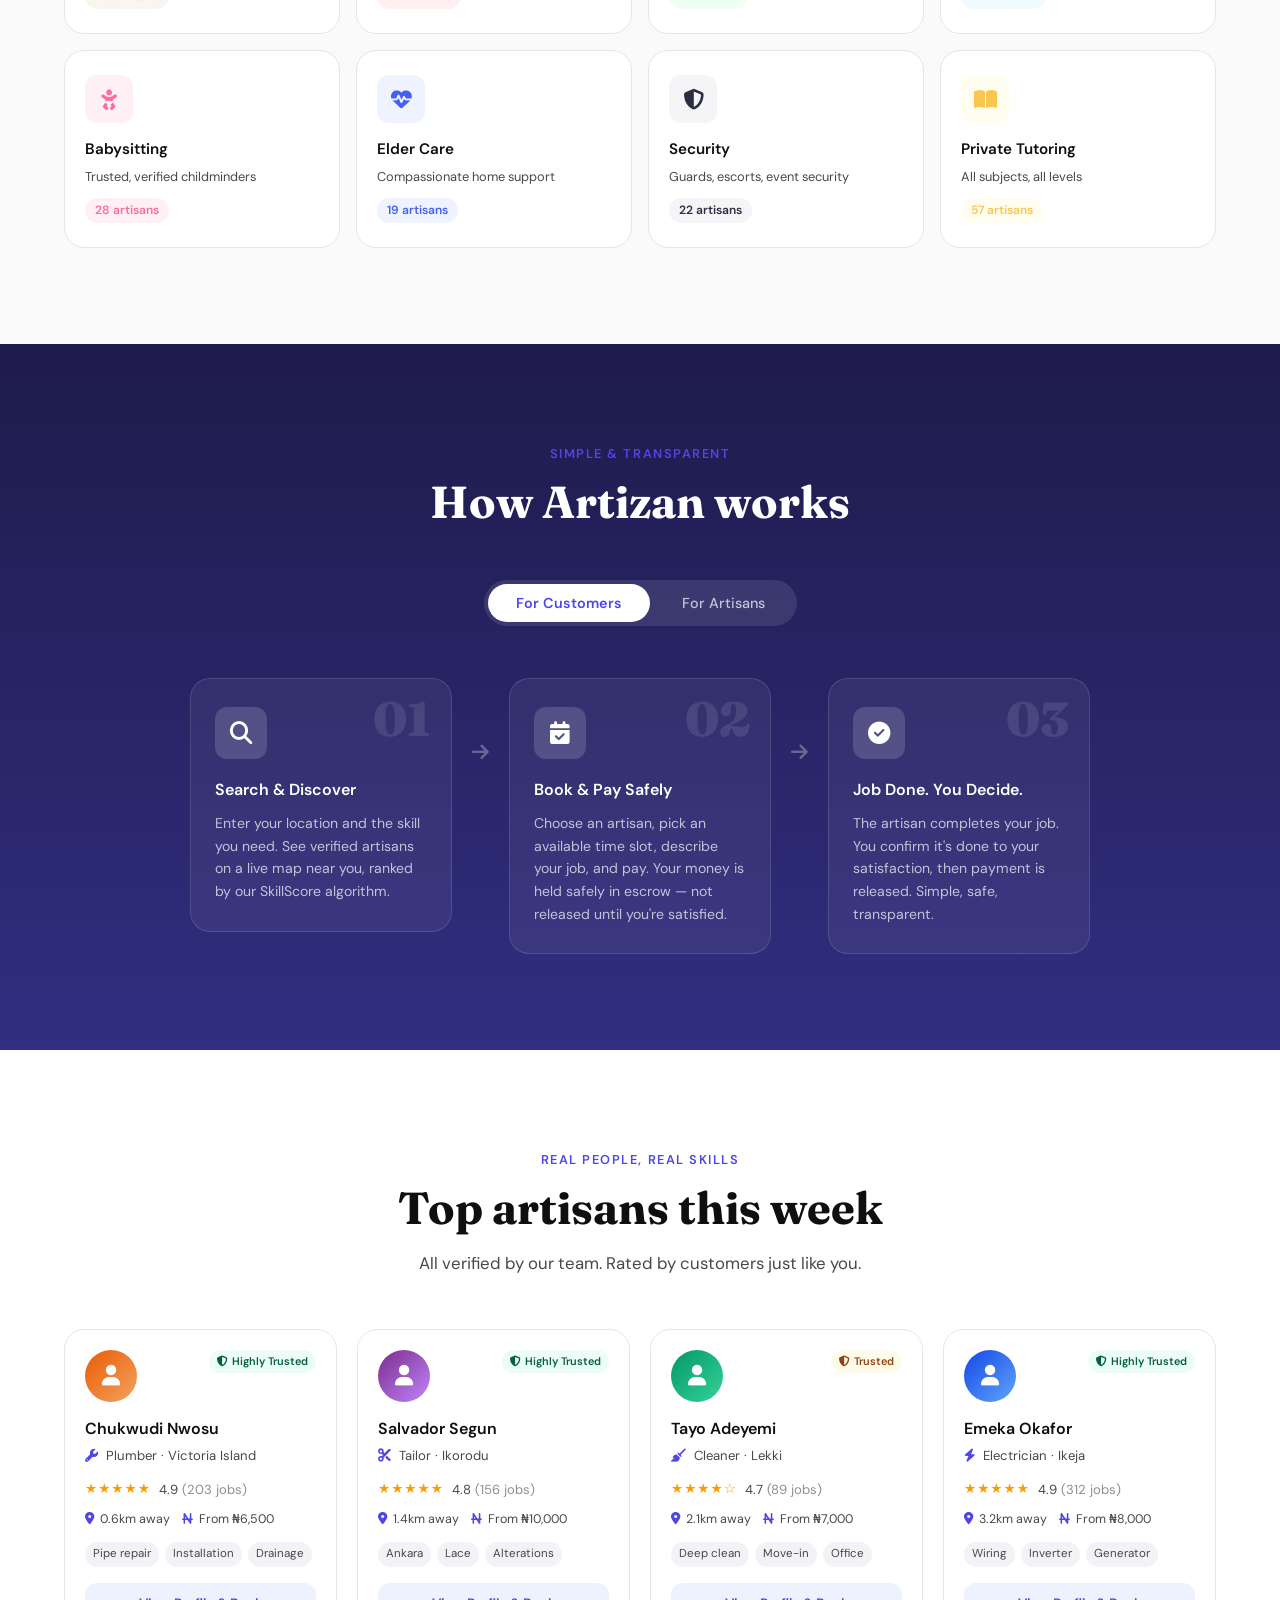
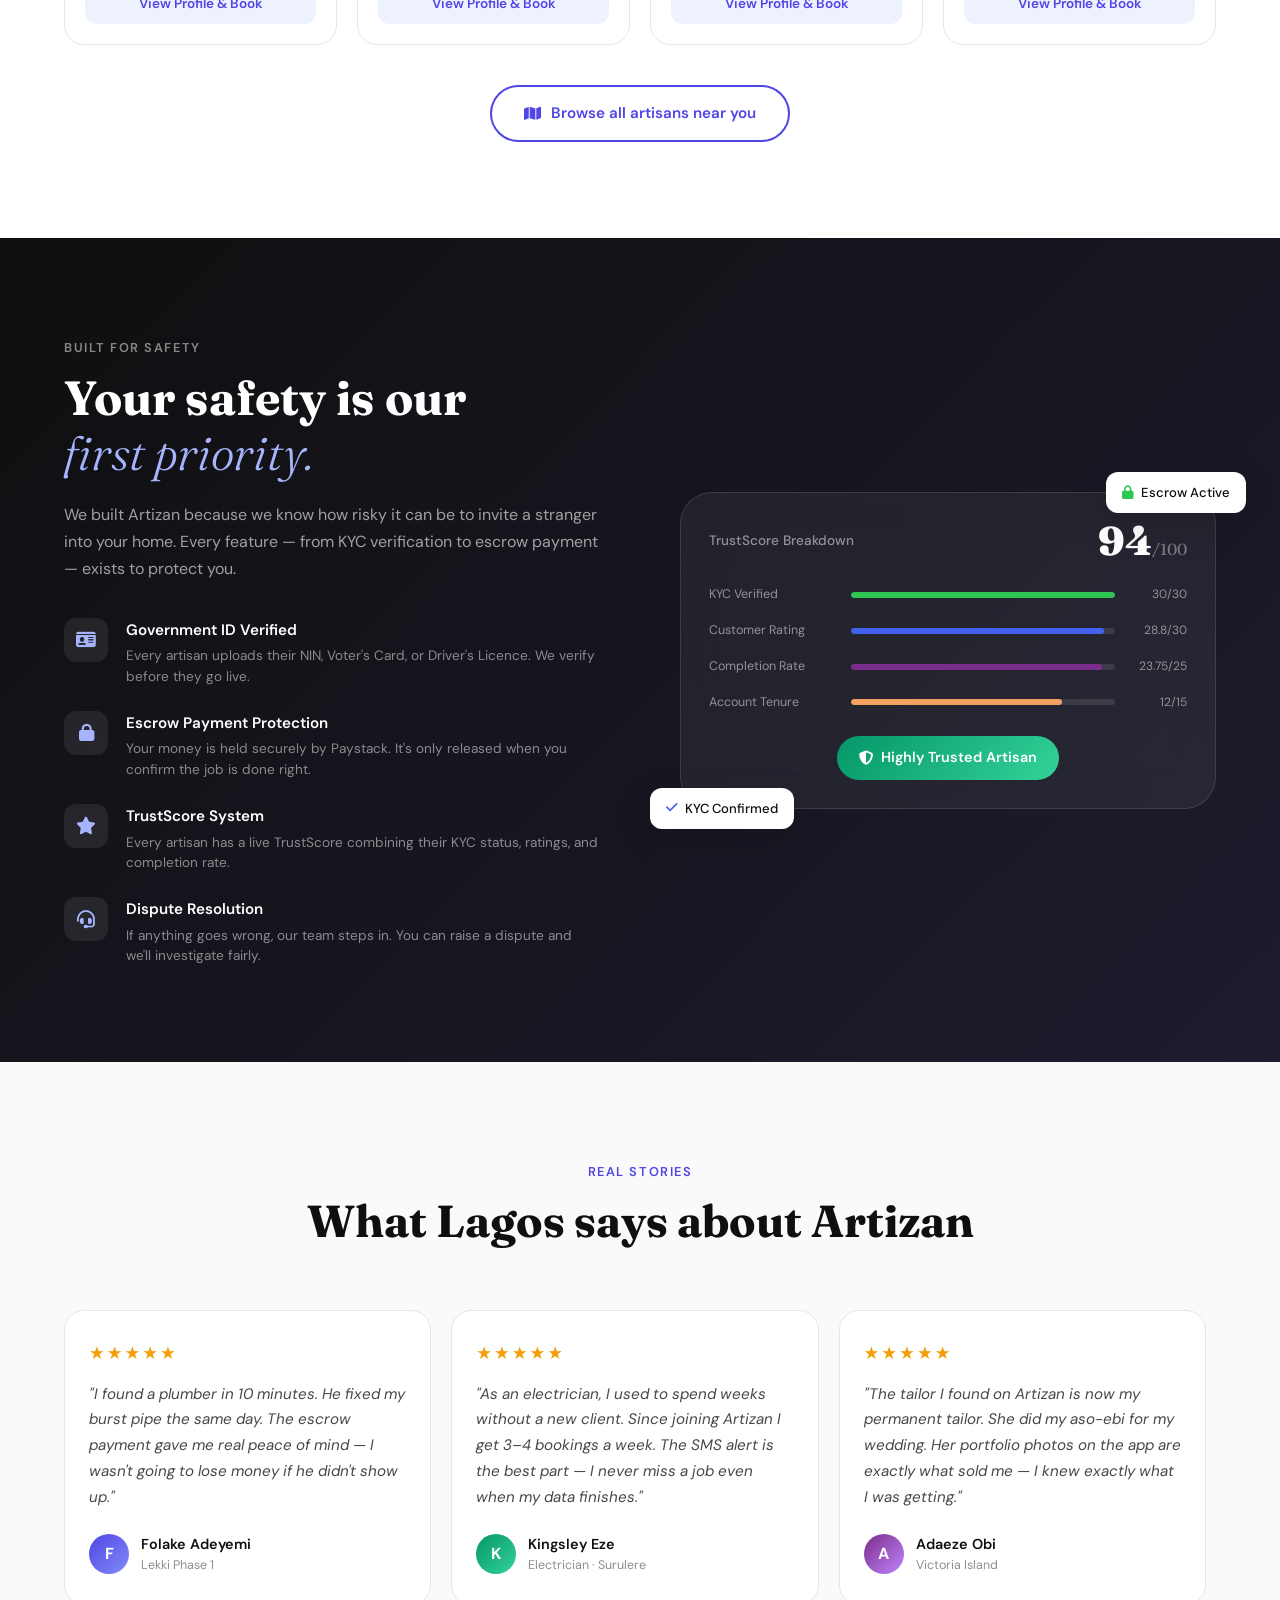
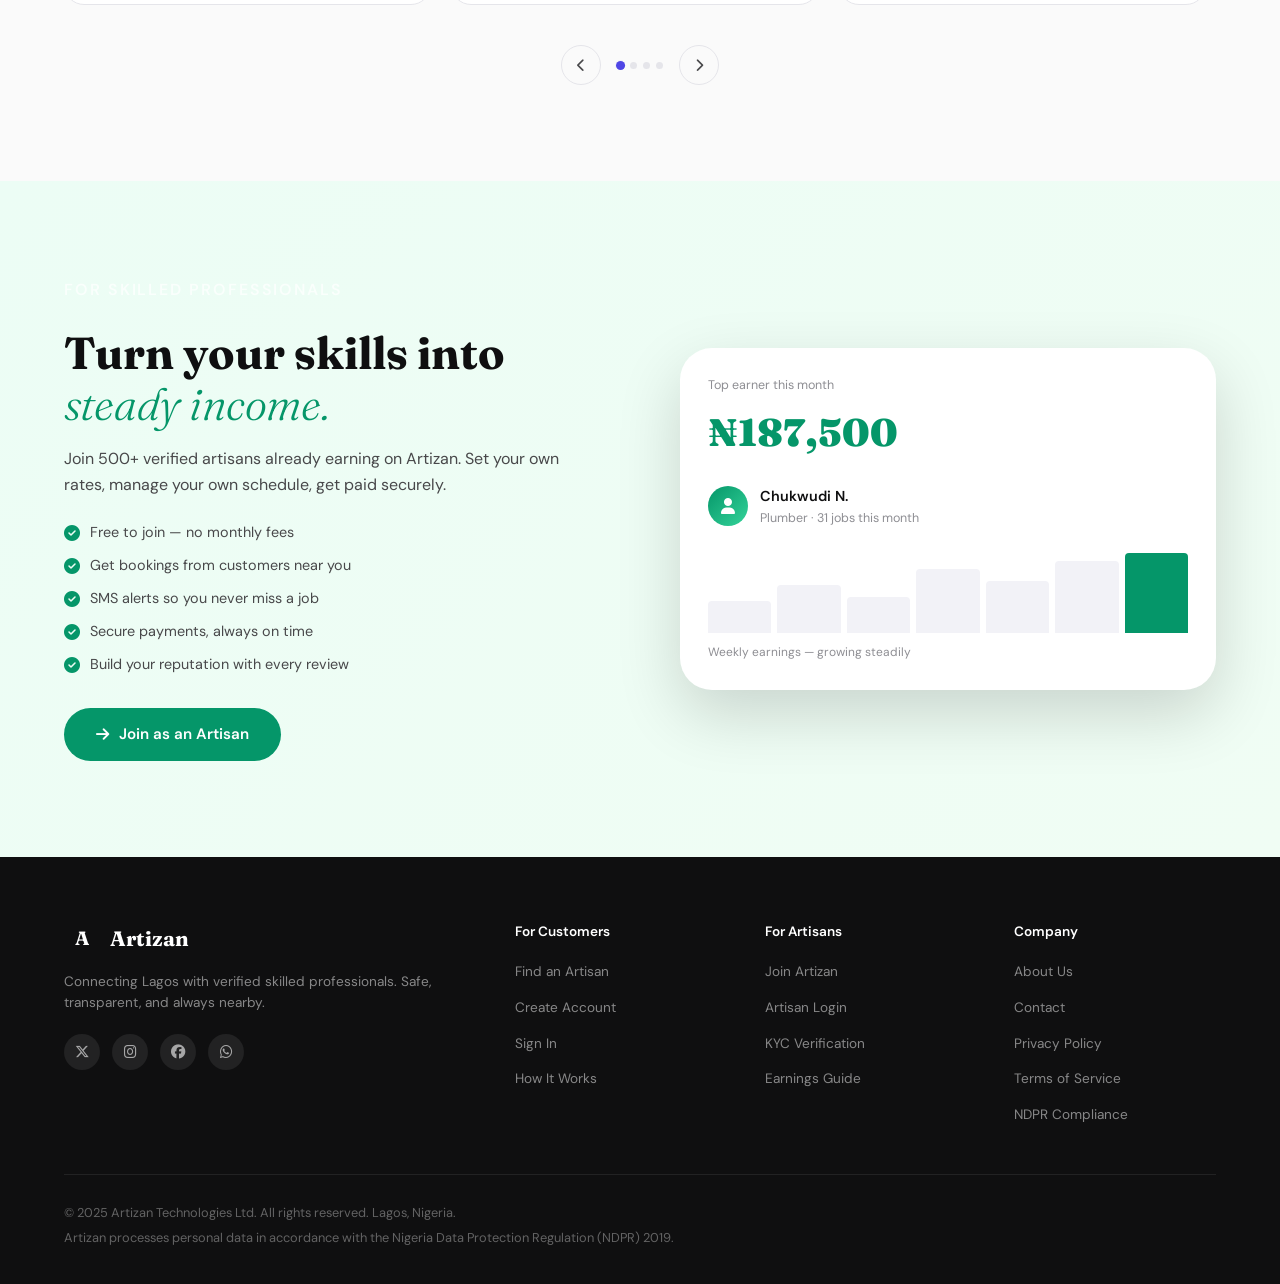
==== commit 29da0f99: "i added artizan dashboard" ====
--- a/index.html
+++ b/index.html
@@ -384,15 +384,15 @@
           <div class="ac-avatar av-purple"><i class="fa fa-user"></i></div>
           <div class="ac-trust trust-high"><i class="fa fa-shield-halved"></i> Highly Trusted</div>
         </div>
-        <h3 class="ac-name">Aisha Bello</h3>
-        <p class="ac-skill"><i class="fa fa-scissors"></i> Tailor · Surulere</p>
+        <h3 class="ac-name">Salvador Segun</h3>
+        <p class="ac-skill"><i class="fa fa-scissors"></i> Tailor · Ikorodu</p>
         <div class="ac-rating">
           <div class="stars">★★★★★</div>
           <span>4.8 <em>(156 jobs)</em></span>
         </div>
         <div class="ac-meta">
           <span><i class="fa fa-location-dot"></i> 1.4km away</span>
-          <span><i class="fa fa-naira-sign"></i> From ₦4,000</span>
+          <span><i class="fa fa-naira-sign"></i> From ₦10,000</span>
         </div>
         <div class="ac-skills-tags">
           <span>Ankara</span><span>Lace</span><span>Alterations</span>
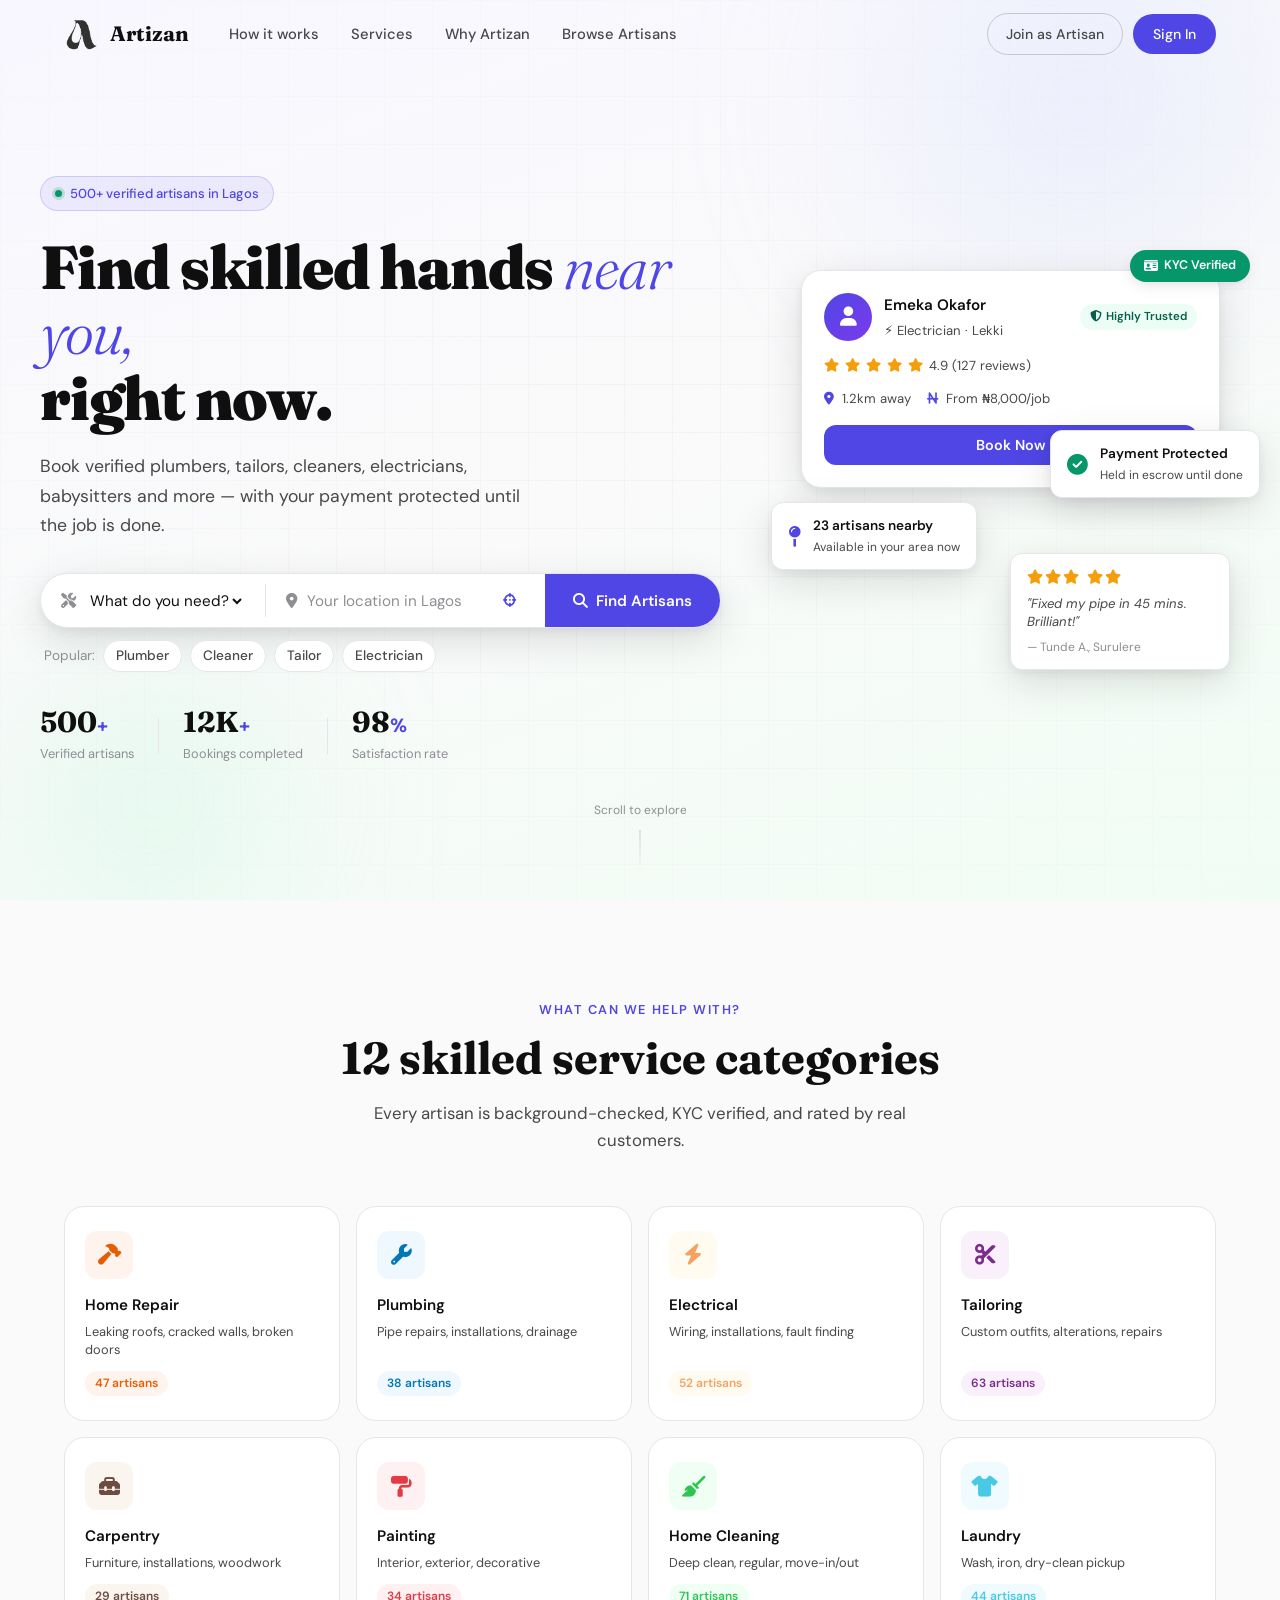
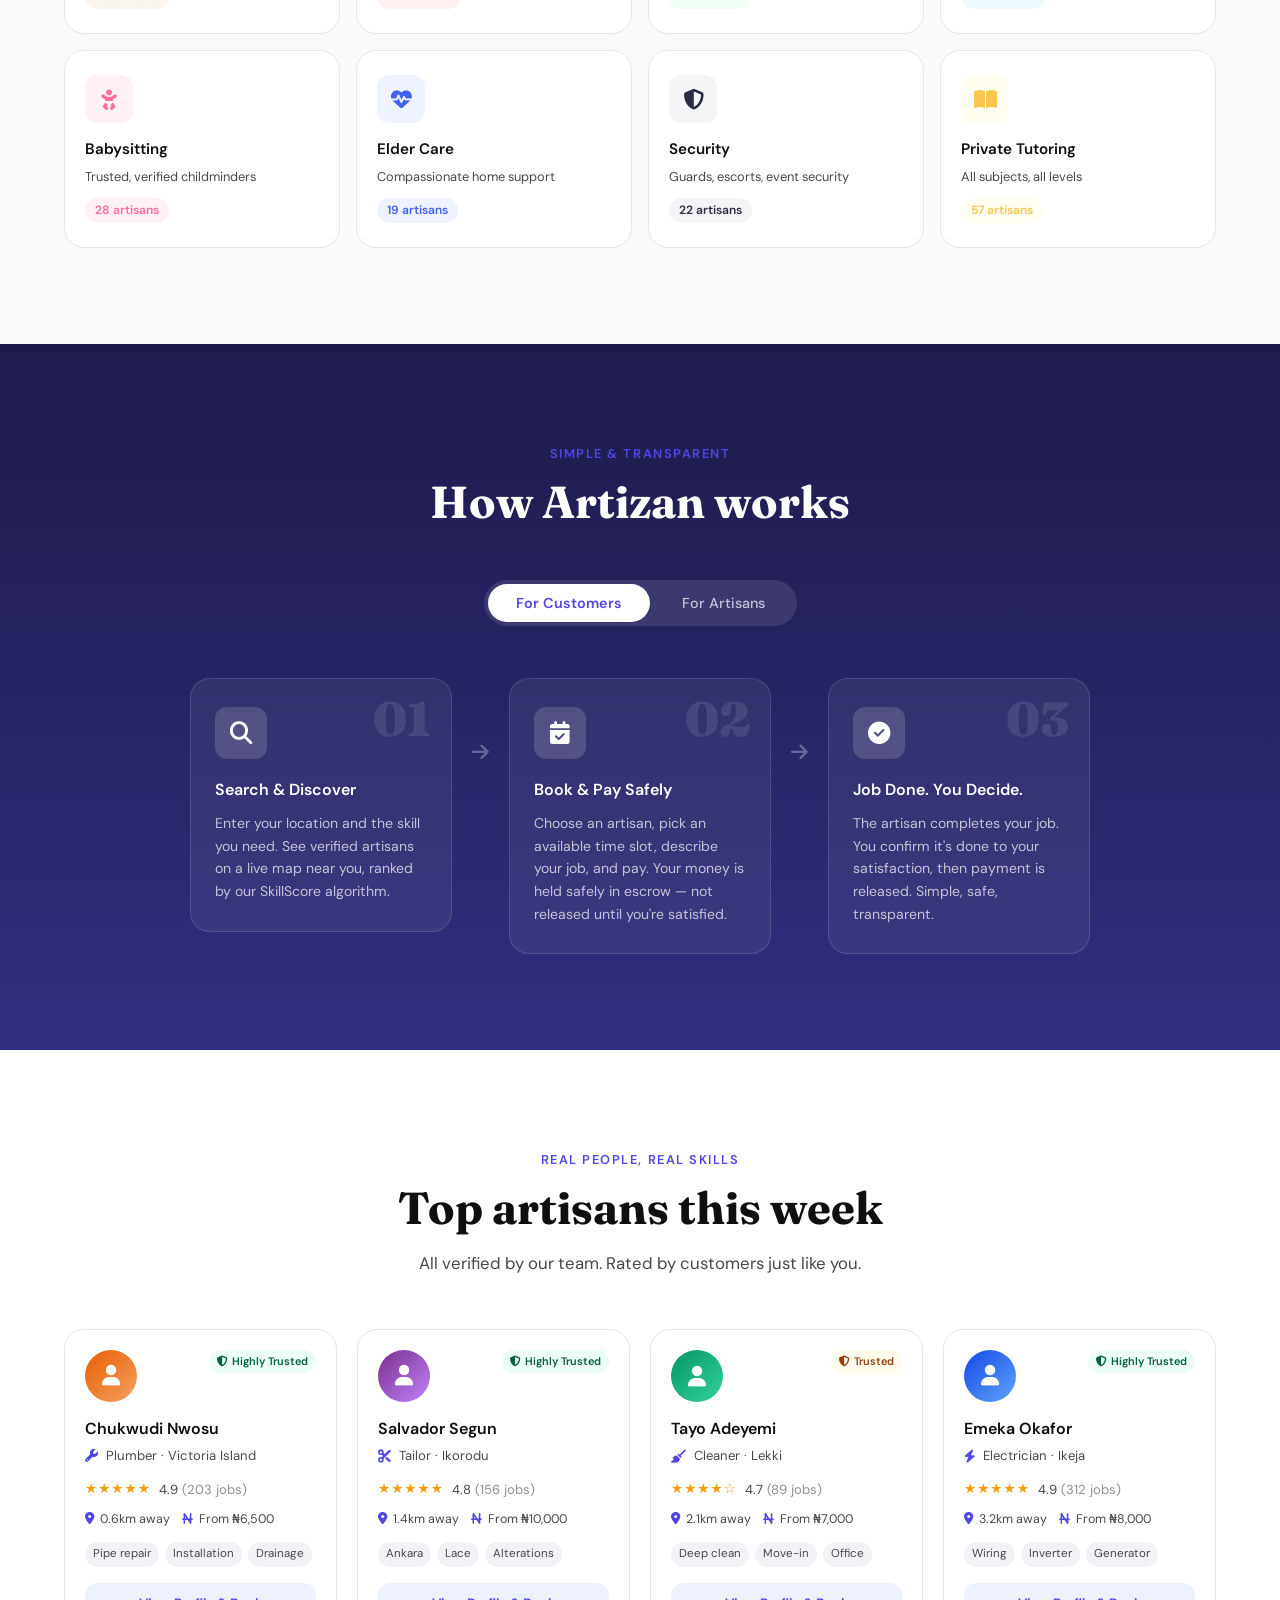
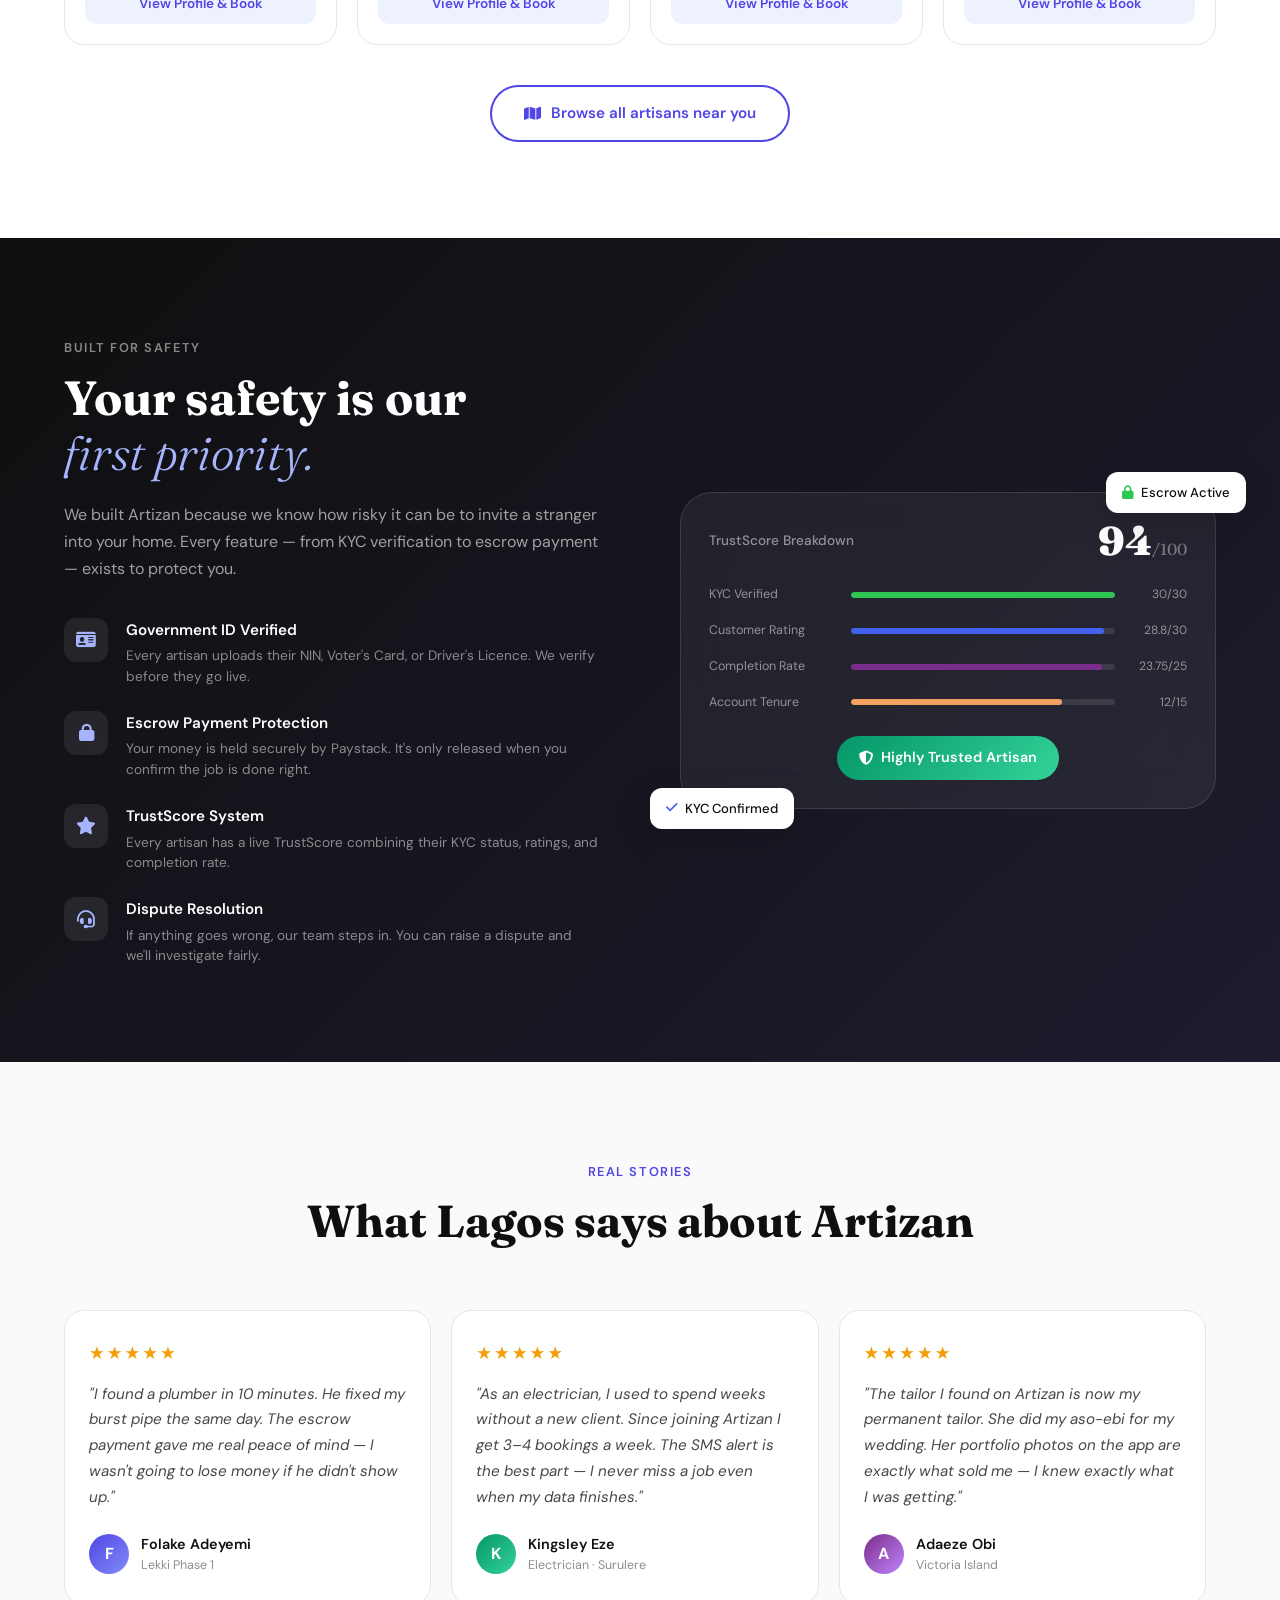
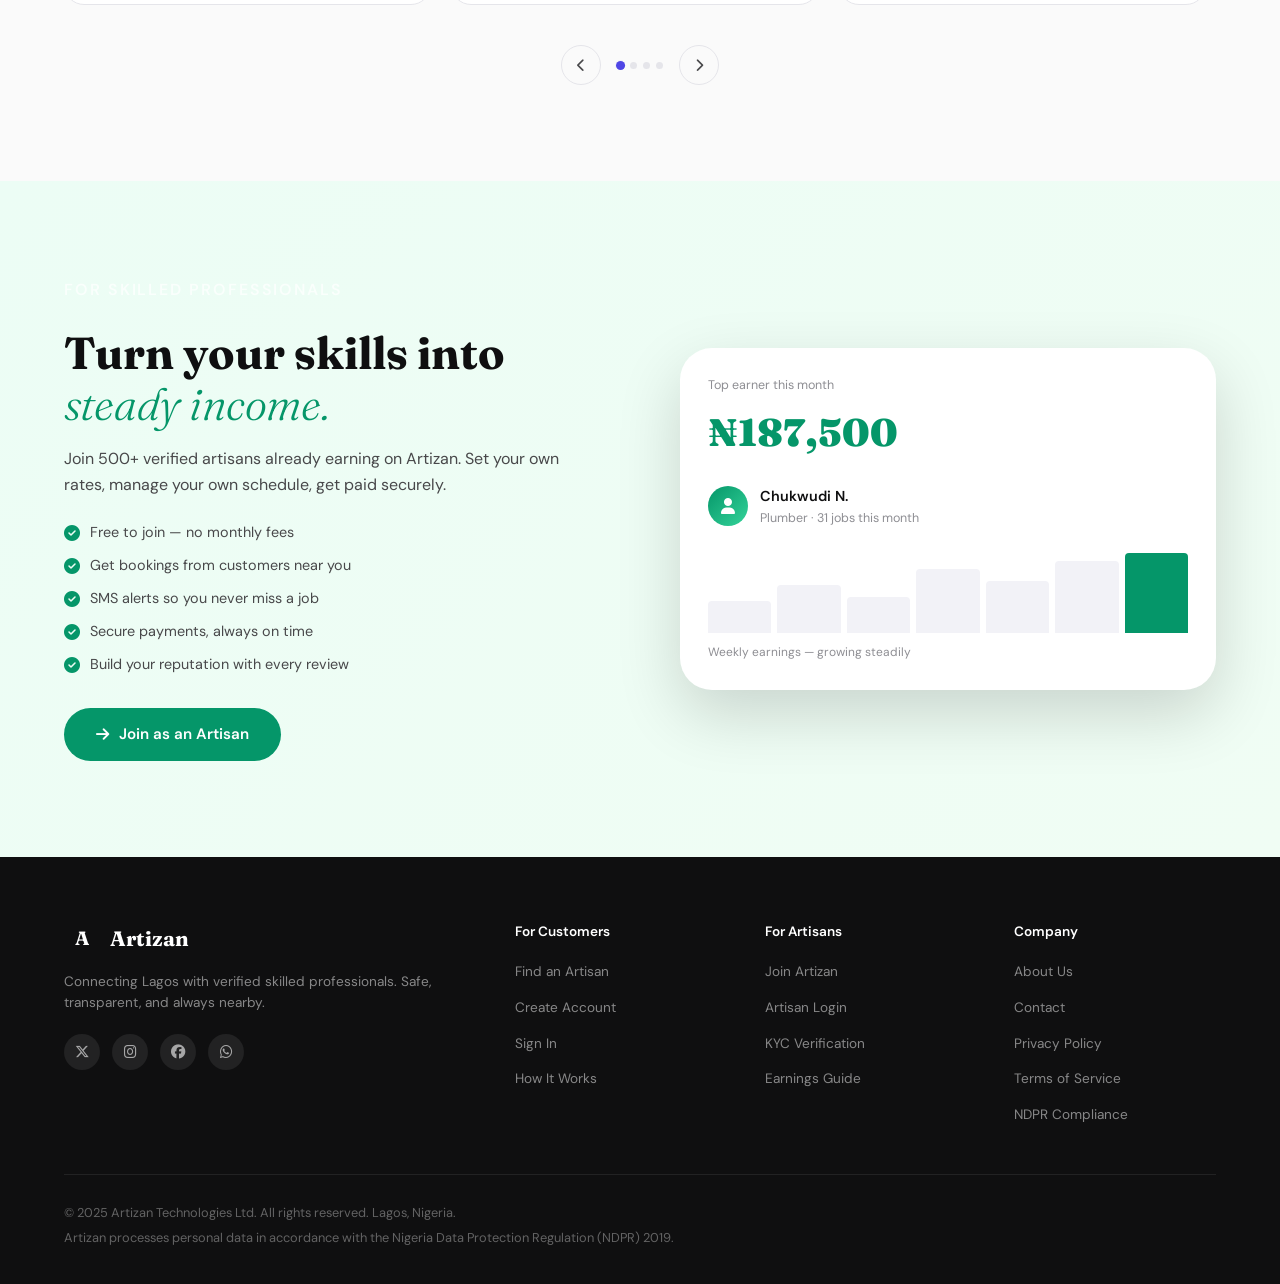
==== commit 0425c22c: "added js tag to somepages" ====
--- a/index.html
+++ b/index.html
@@ -397,7 +397,7 @@
         <div class="ac-skills-tags">
           <span>Ankara</span><span>Lace</span><span>Alterations</span>
         </div>
-        <a href="artisan-profile.html" class="ac-btn">View Profile & Book</a>
+        <a href="artisan-profile.html" class="ac-btn">View Profile & Book</a> 
       </div>
 
       <div class="artisan-card" data-aos="fade-up" style="animation-delay:.2s">
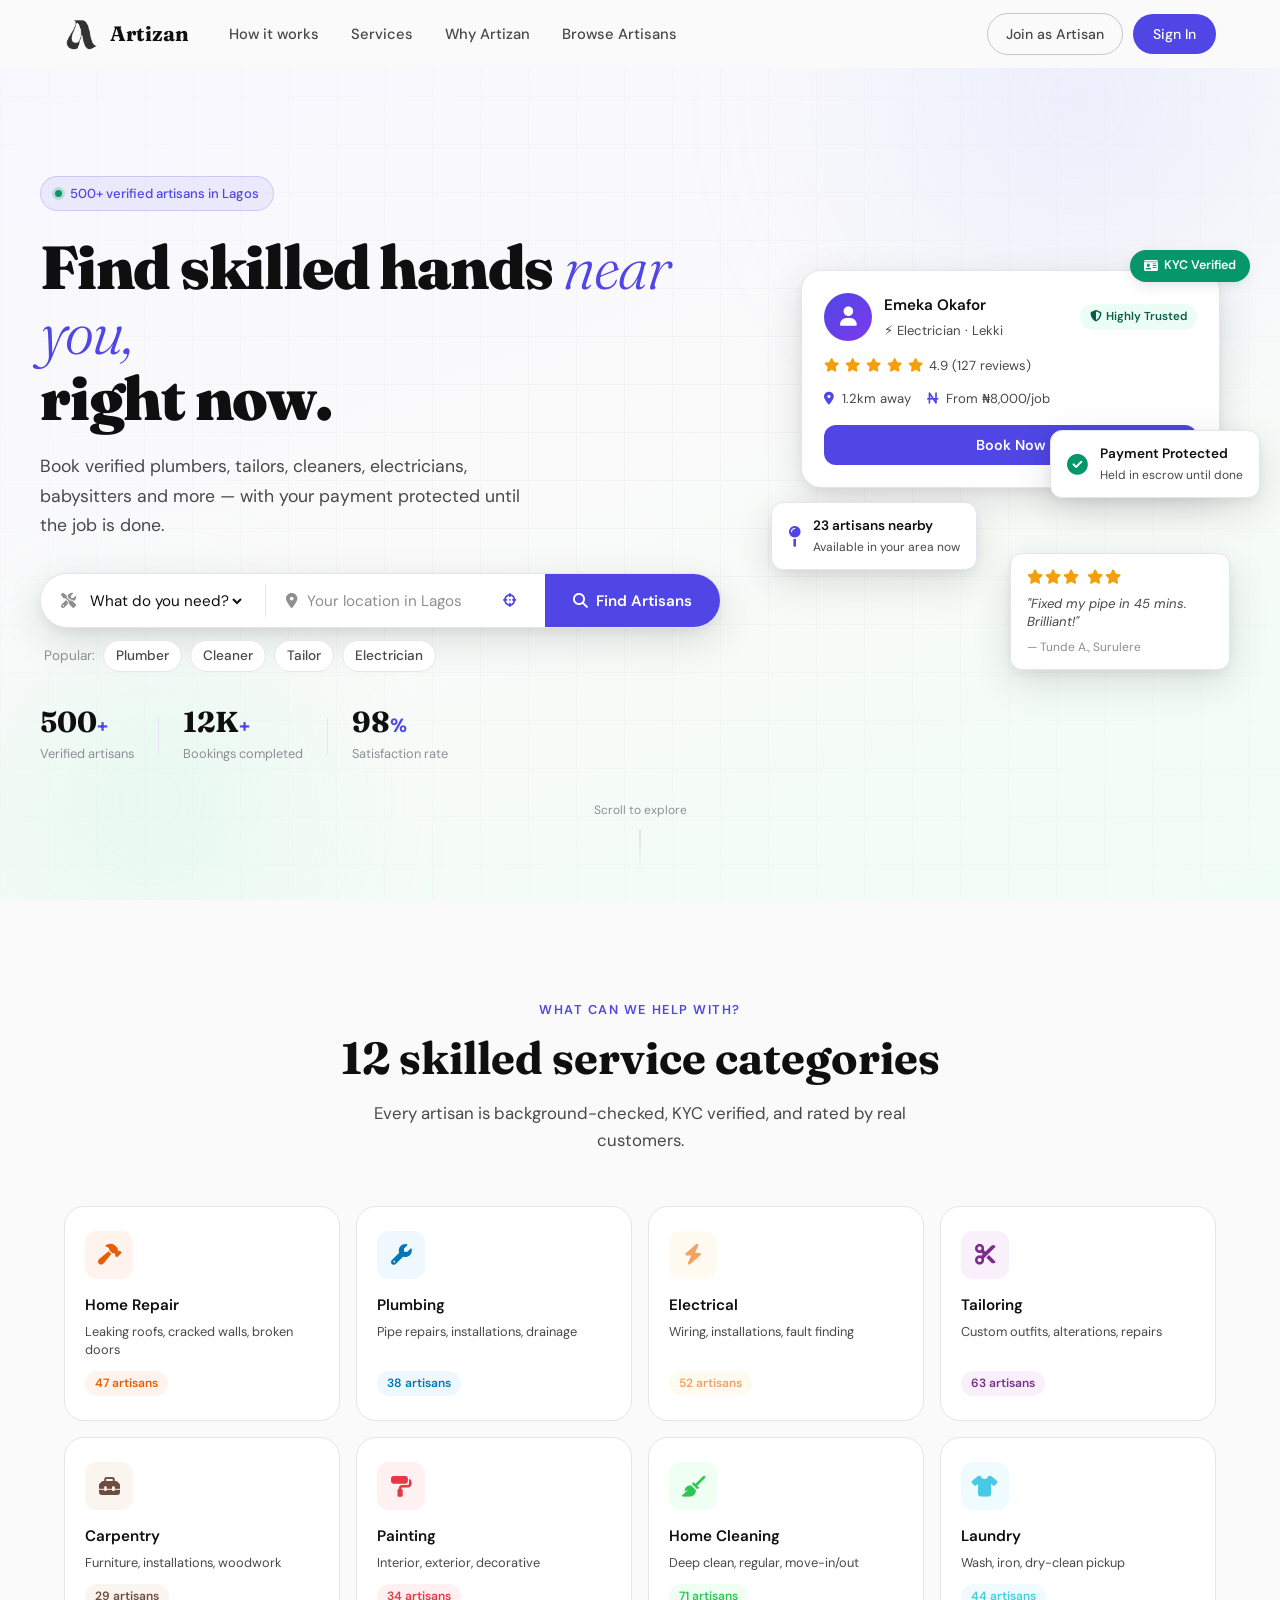
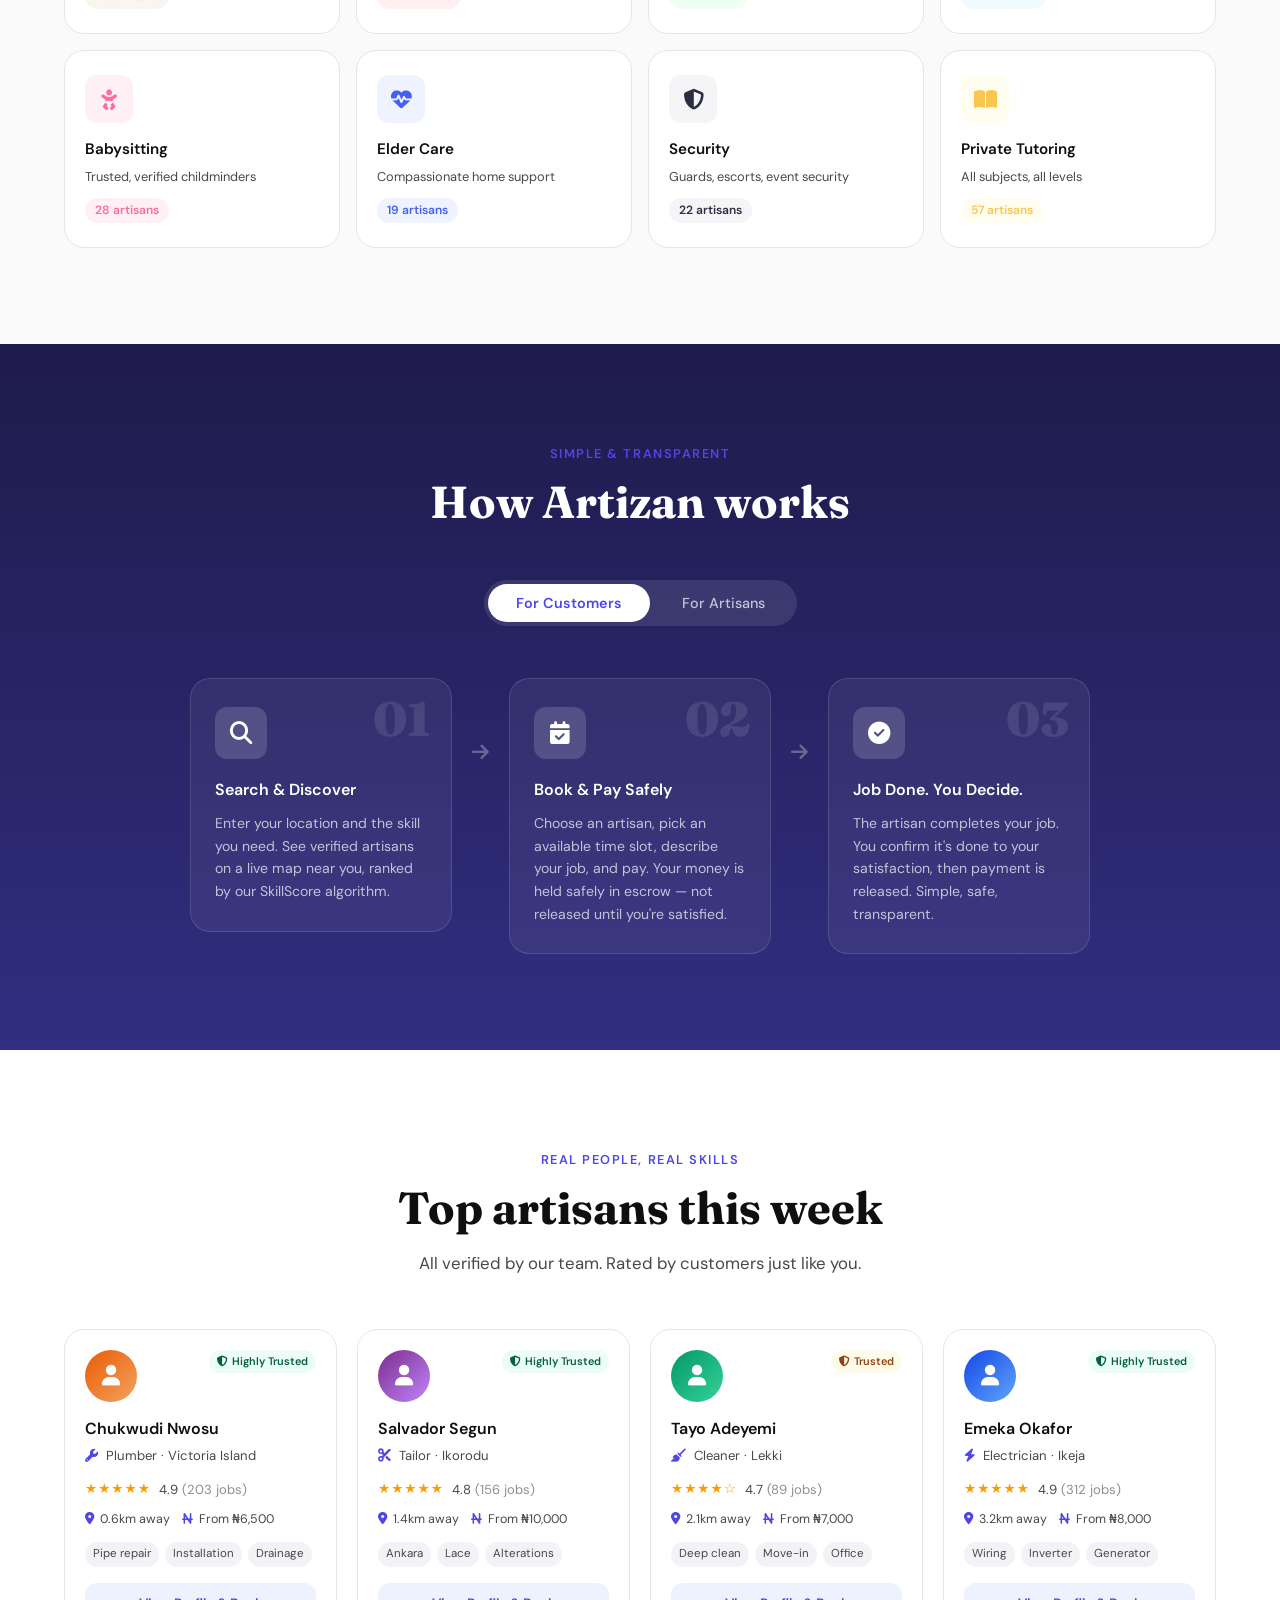
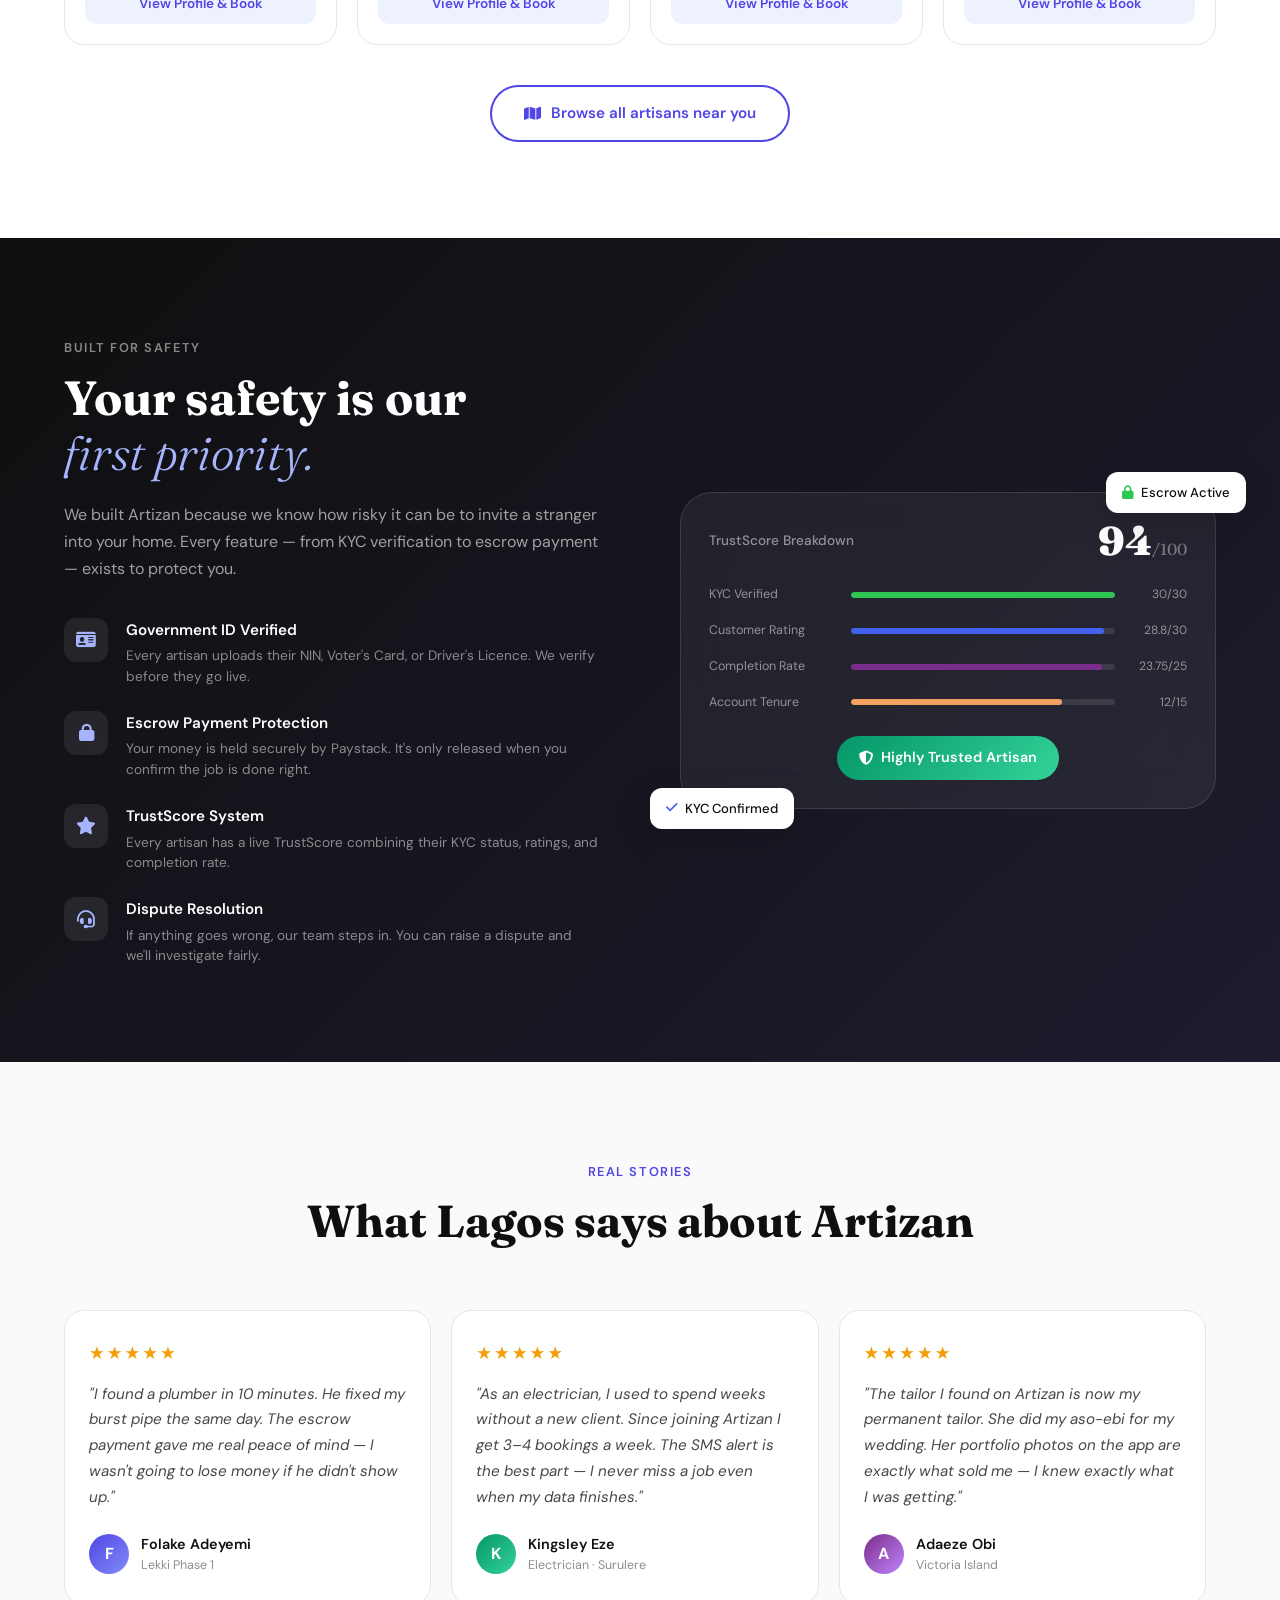
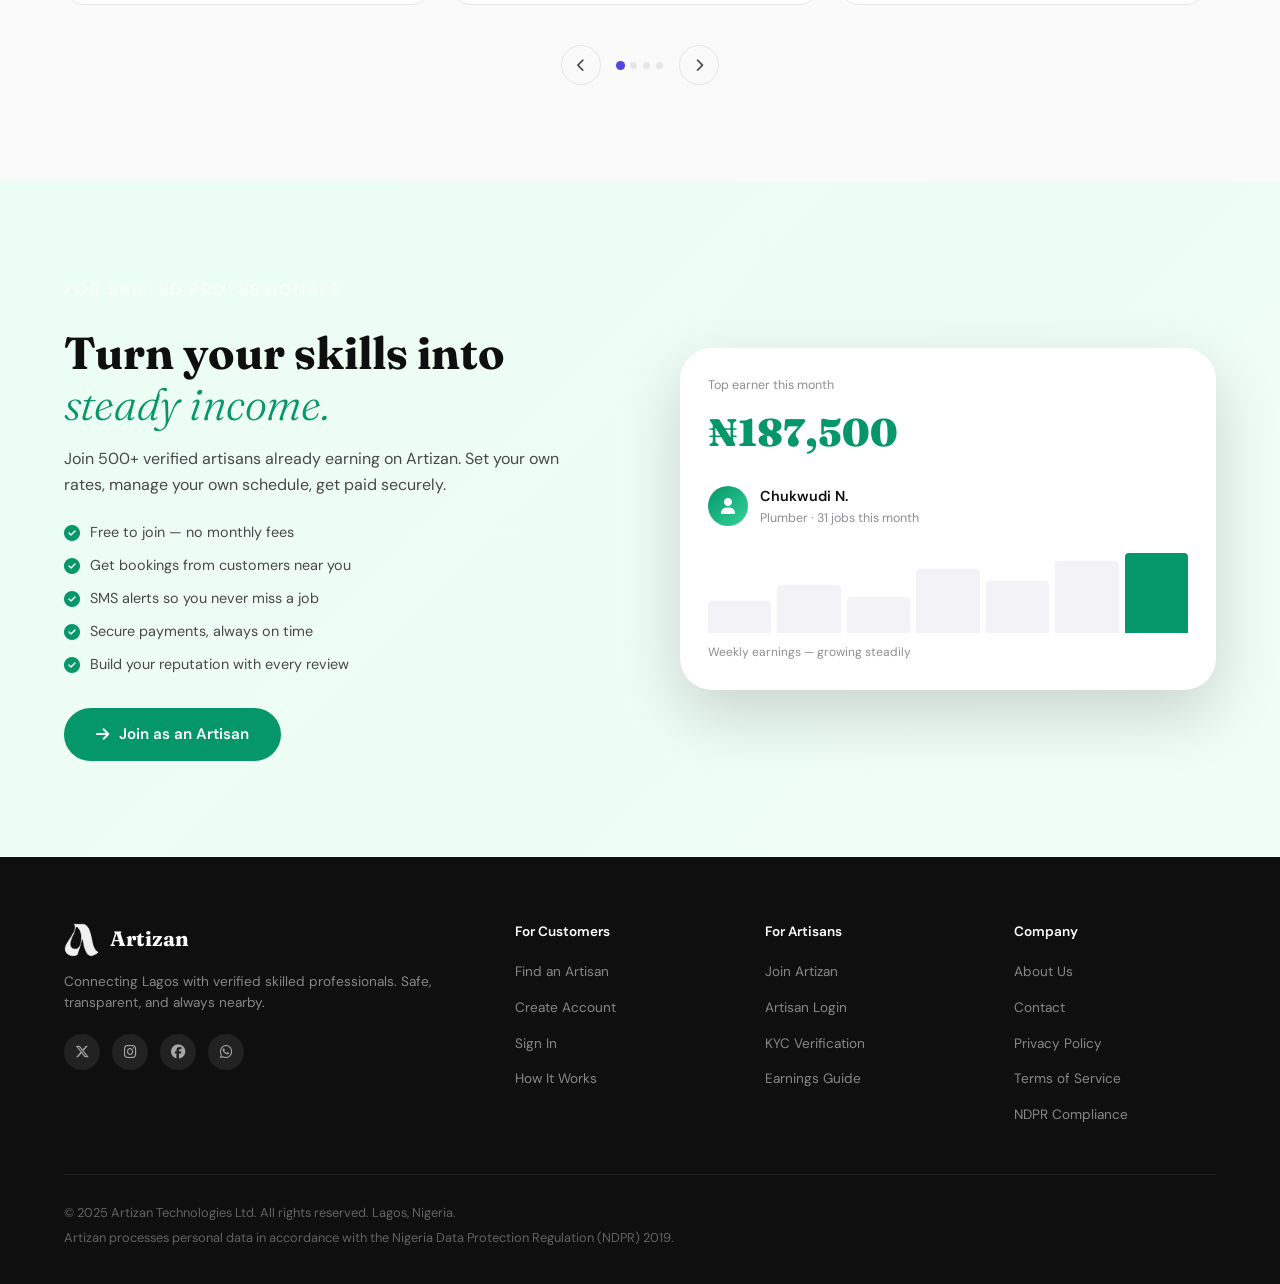
==== commit c61fc919: "Fix" ====
--- a/index.html
+++ b/index.html
@@ -656,7 +656,7 @@
     <div class="footer-grid">
       <div class="footer-brand">
         <a href="index.html" class="nav-logo">
-          <span class="logo-mark">A</span>
+          <img class="logo-mark" src="assets/img/Screenshot_2026-05-09_121133-removebg-preview.png">
           <span class="logo-text">Artizan</span>
         </a>
         <p>Connecting Lagos with verified skilled professionals. Safe, transparent, and always nearby.</p>
@@ -690,9 +690,9 @@
         <ul>
           <li><a href="#">About Us</a></li>
           <li><a href="#">Contact</a></li>
-          <li><a href="#">Privacy Policy</a></li>
-          <li><a href="#">Terms of Service</a></li>
-          <li><a href="#">NDPR Compliance</a></li>
+          <li><a href="privacy-policy.html">Privacy Policy</a></li>
+          <li><a href="terms.html">Terms of Service</a></li>
+          <li><a href="privacy-policy.html#s6">NDPR Compliance</a></li>
         </ul>
       </div>
     </div>
--- a/assets/css/index.css
+++ b/assets/css/index.css
@@ -6,6 +6,7 @@
   top: 0; left: 0; right: 0;
   z-index: 1000;
   padding: 0;
+  background-color: #FAFAFA;
   transition: background 0.3s var(--ease), box-shadow 0.3s var(--ease);
 }
 .navbar.scrolled {
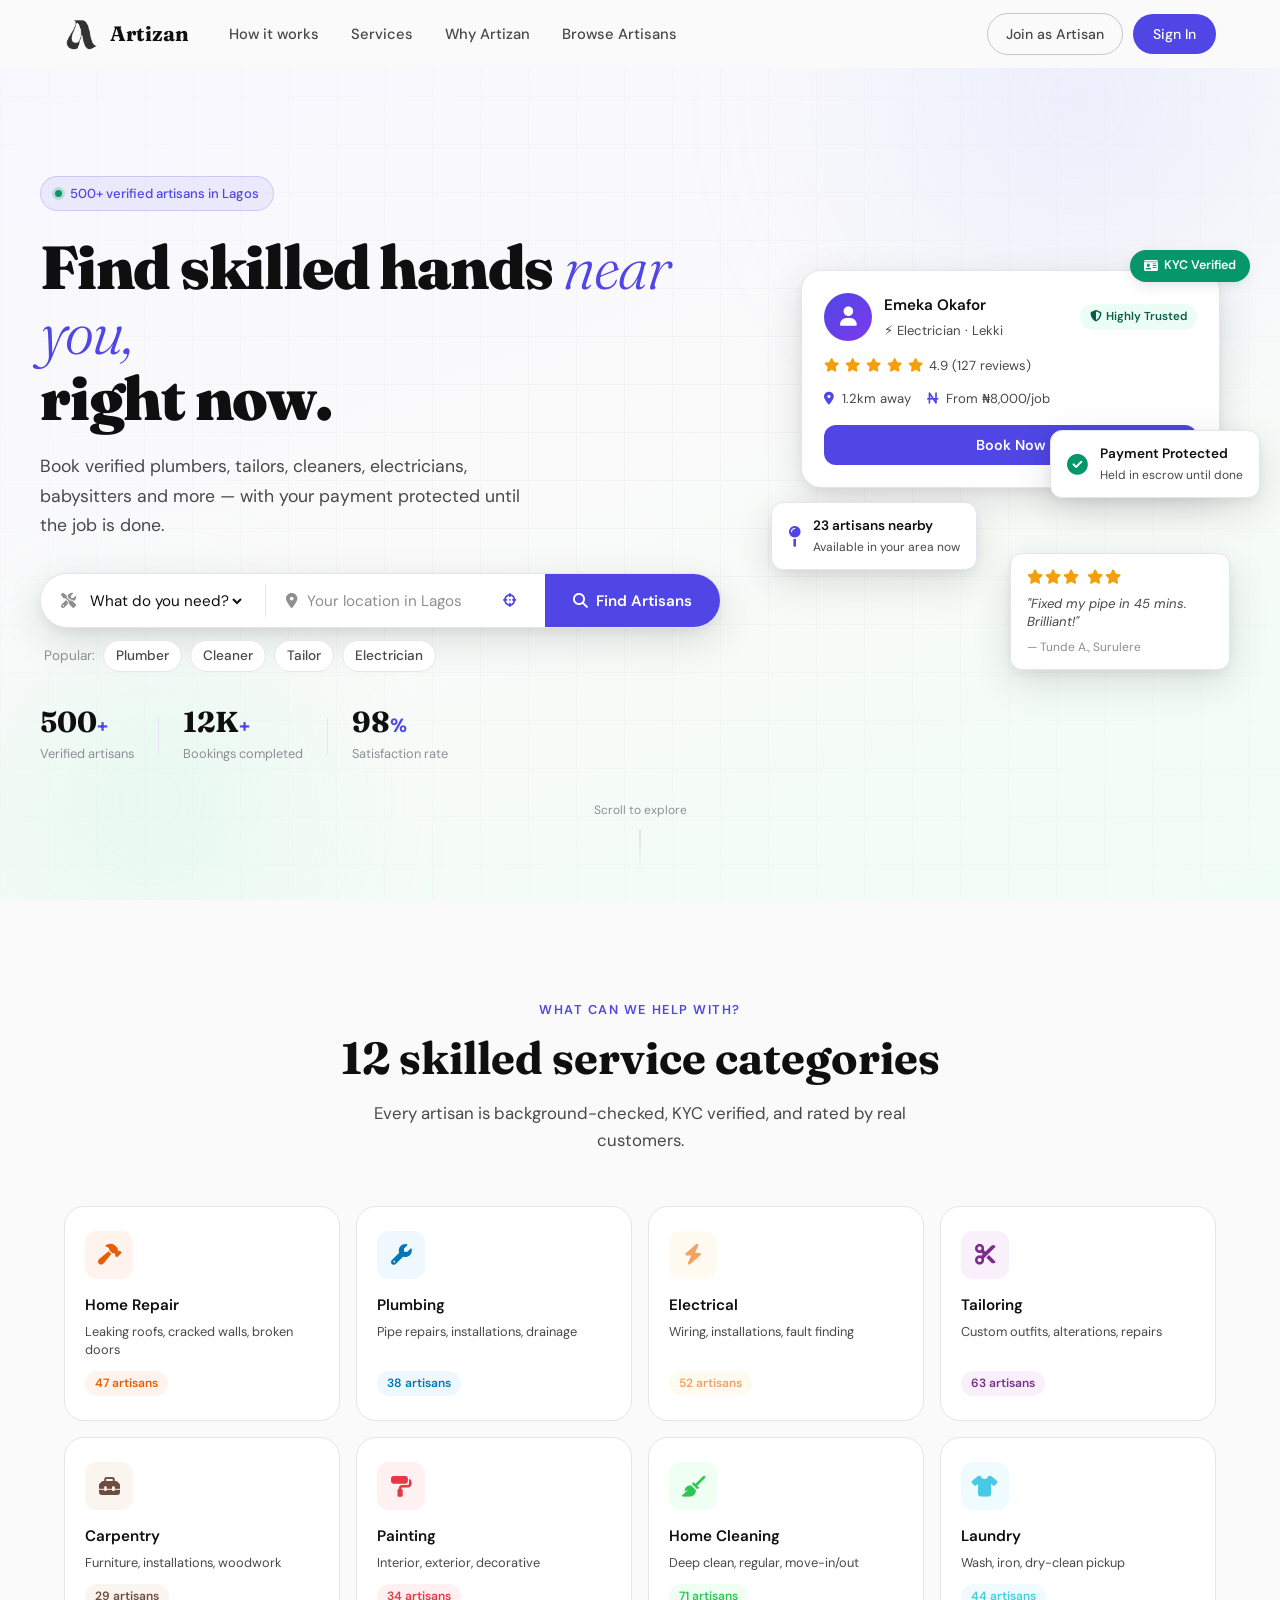
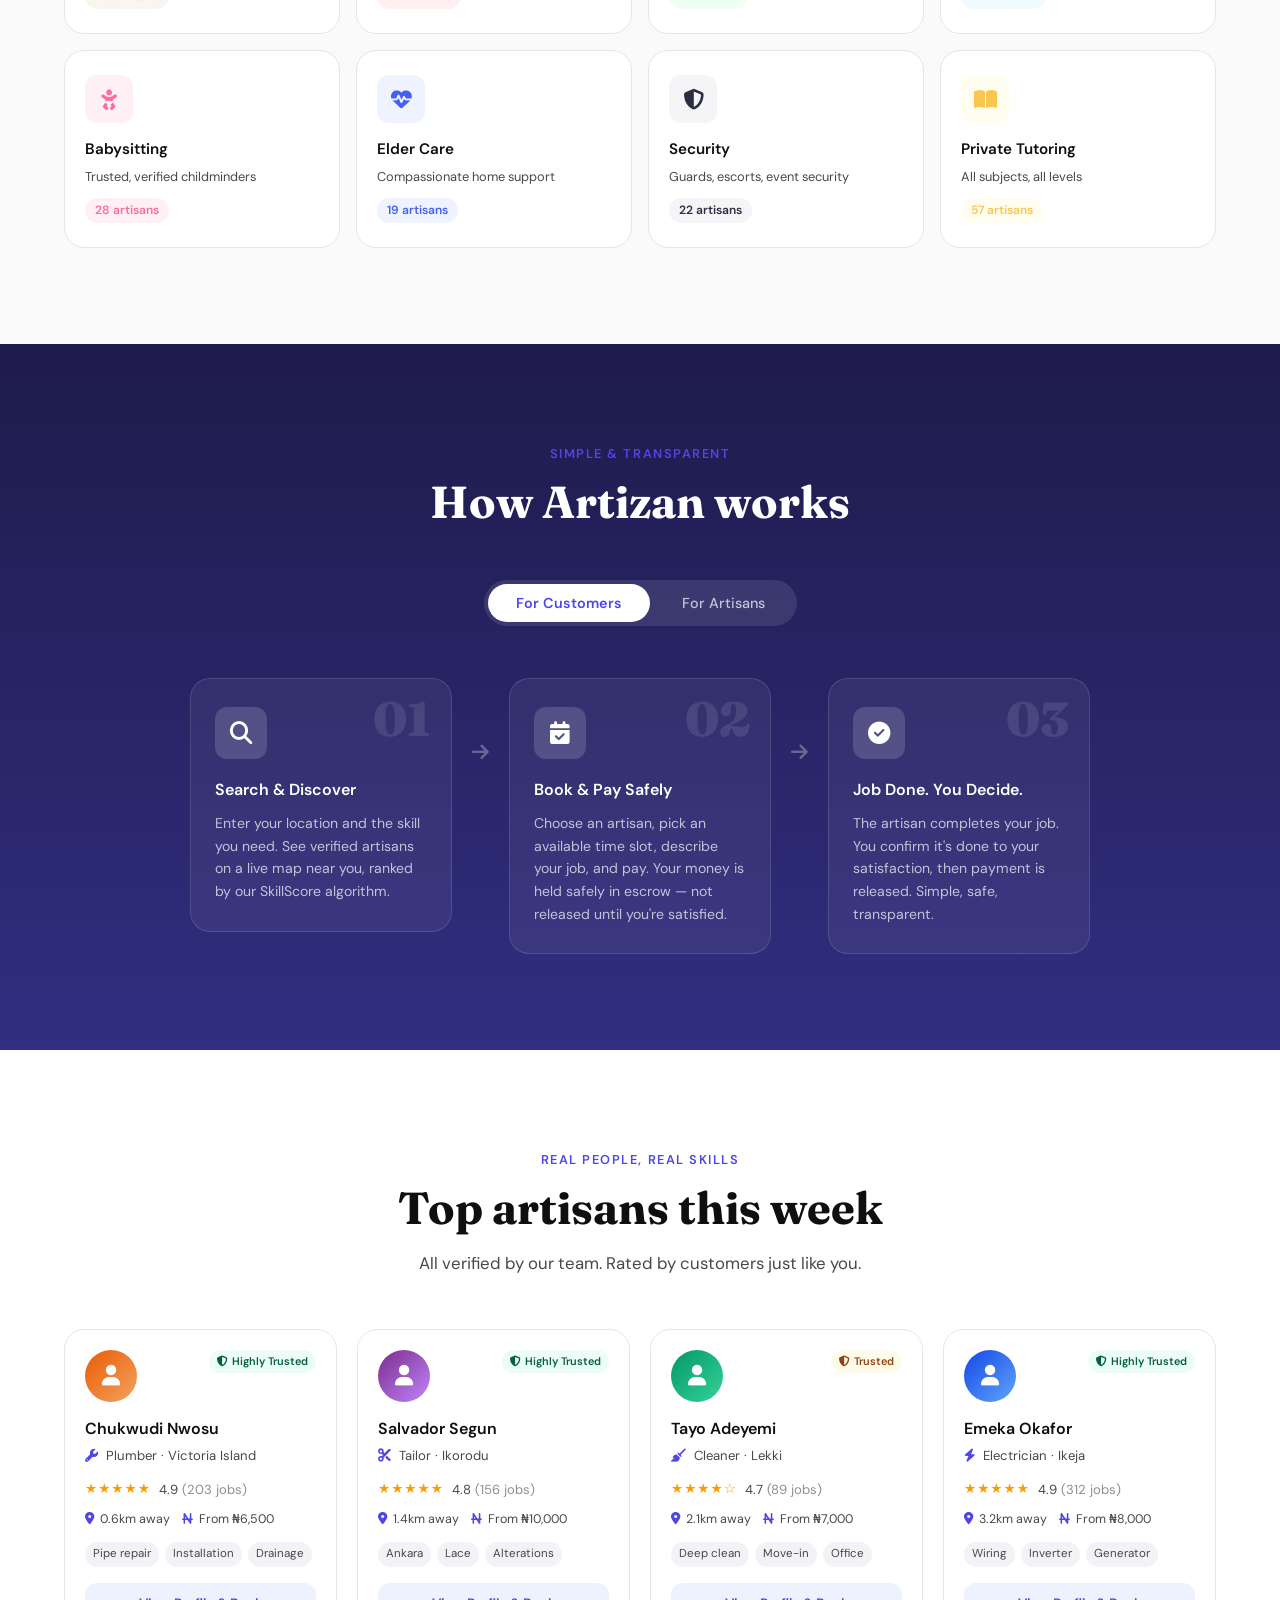
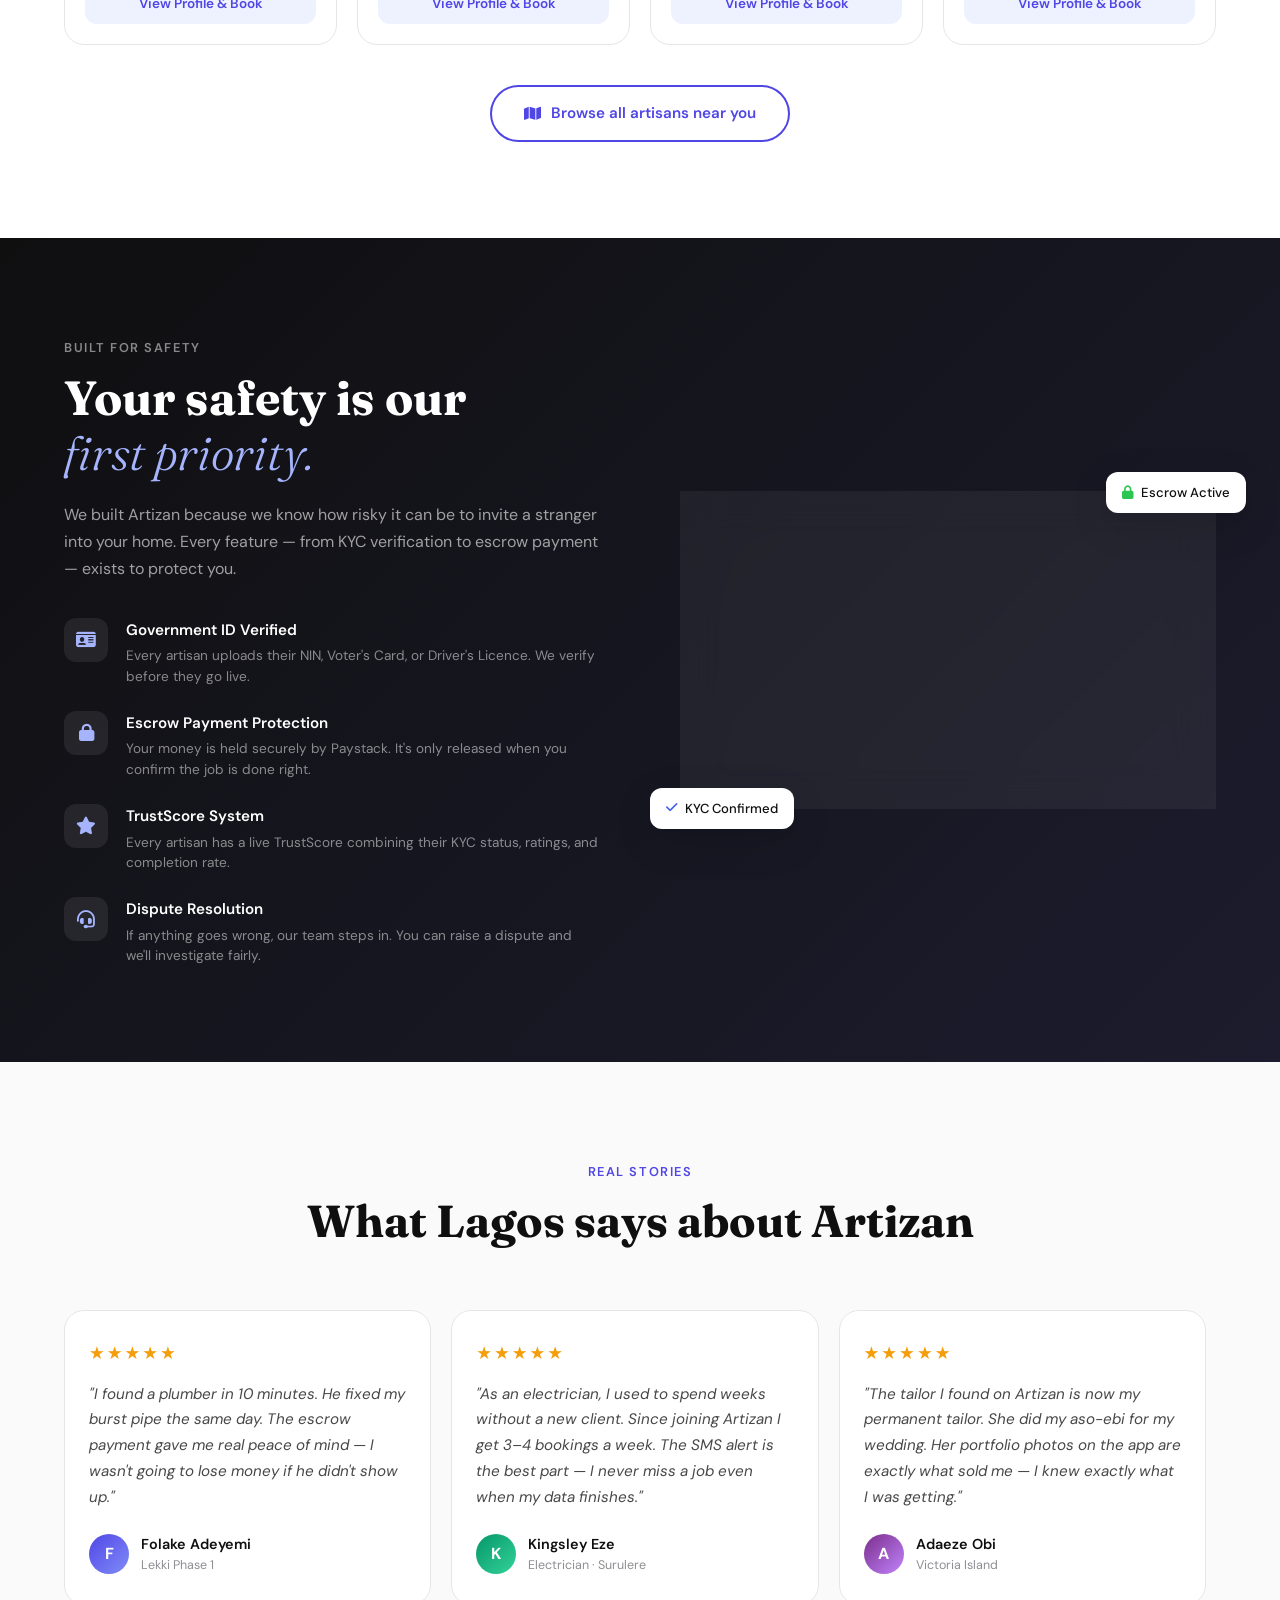
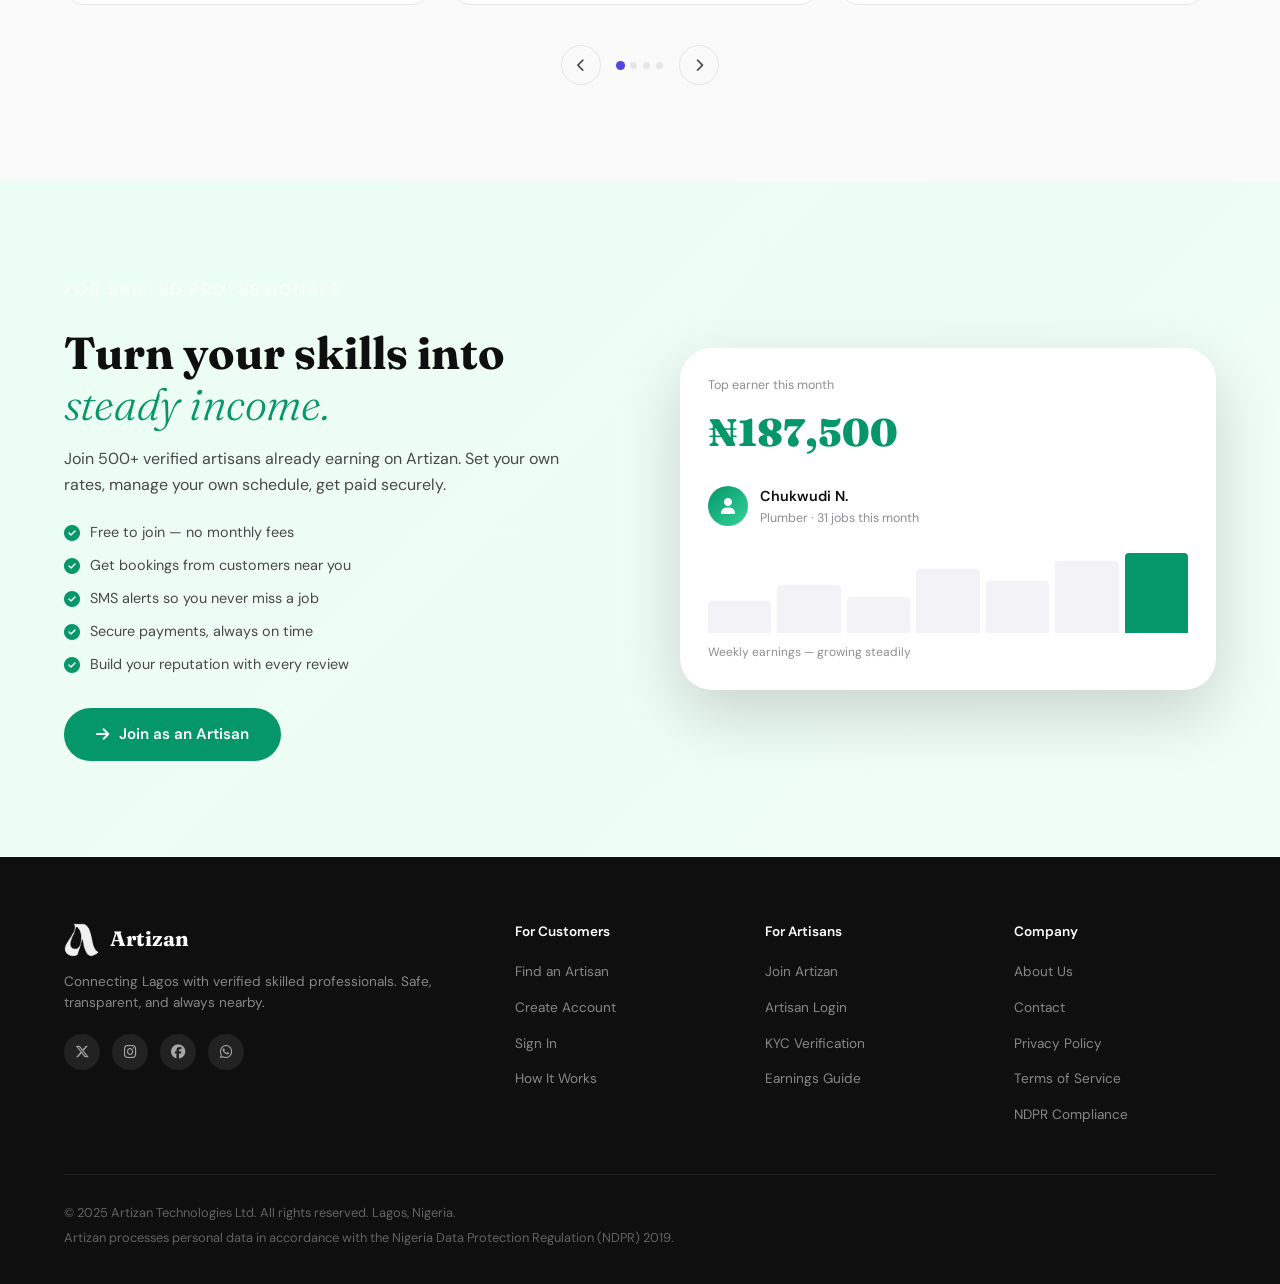
==== commit 7c9ce16e: "login issue" ====
--- a/index.html
+++ b/index.html
@@ -661,10 +661,10 @@
         </a>
         <p>Connecting Lagos with verified skilled professionals. Safe, transparent, and always nearby.</p>
         <div class="footer-social">
-          <a href="#" aria-label="Twitter"><i class="fab fa-x-twitter"></i></a>
-          <a href="#" aria-label="Instagram"><i class="fab fa-instagram"></i></a>
-          <a href="#" aria-label="Facebook"><i class="fab fa-facebook"></i></a>
-          <a href="#" aria-label="WhatsApp"><i class="fab fa-whatsapp"></i></a>
+          <a href="https://twitter.com/artizanng" target="_blank" aria-label="Twitter"><i class="fab fa-x-twitter"></i></a>
+          <a href="https://instagram.com/artizanng" target="_blank" aria-label="Instagram"><i class="fab fa-instagram"></i></a>
+          <a href="https://facebook.com/artizanng" target="_blank" aria-label="Facebook"><i class="fab fa-facebook"></i></a>
+          <a href="https://wa.me/2348000000000" target="_blank" aria-label="WhatsApp"><i class="fab fa-whatsapp"></i></a>
         </div>
       </div>
       <div class="footer-col">
@@ -682,14 +682,14 @@
           <li><a href="artisan-signup.html">Join Artizan</a></li>
           <li><a href="artisan-login.html">Artisan Login</a></li>
           <li><a href="#trust">KYC Verification</a></li>
-          <li><a href="#">Earnings Guide</a></li>
+          <li><a href="artisan-login.html">Earnings Guide</a></li>
         </ul>
       </div>
       <div class="footer-col">
         <h4>Company</h4>
         <ul>
-          <li><a href="#">About Us</a></li>
-          <li><a href="#">Contact</a></li>
+          <li><a href="index.html#how-it-works">About Us</a></li>
+          <li><a href="mailto:hello@artizan.ng">Contact</a></li>
           <li><a href="privacy-policy.html">Privacy Policy</a></li>
           <li><a href="terms.html">Terms of Service</a></li>
           <li><a href="privacy-policy.html#s6">NDPR Compliance</a></li>
--- a/assets/css/index.css
+++ b/assets/css/index.css
@@ -837,7 +837,7 @@
   .artisans-grid { grid-template-columns: repeat(2, 1fr); }
   .footer-grid { grid-template-columns: 1fr 1fr; }
 }
-@media (max-width: 900px) {
+@media (max-width: 1030px) {
   .hero-inner { grid-template-columns: 1fr; gap: 40px; }
   .hero-visual { display: none; }
   .hero { min-height: auto; padding: 110px 24px 60px; }
